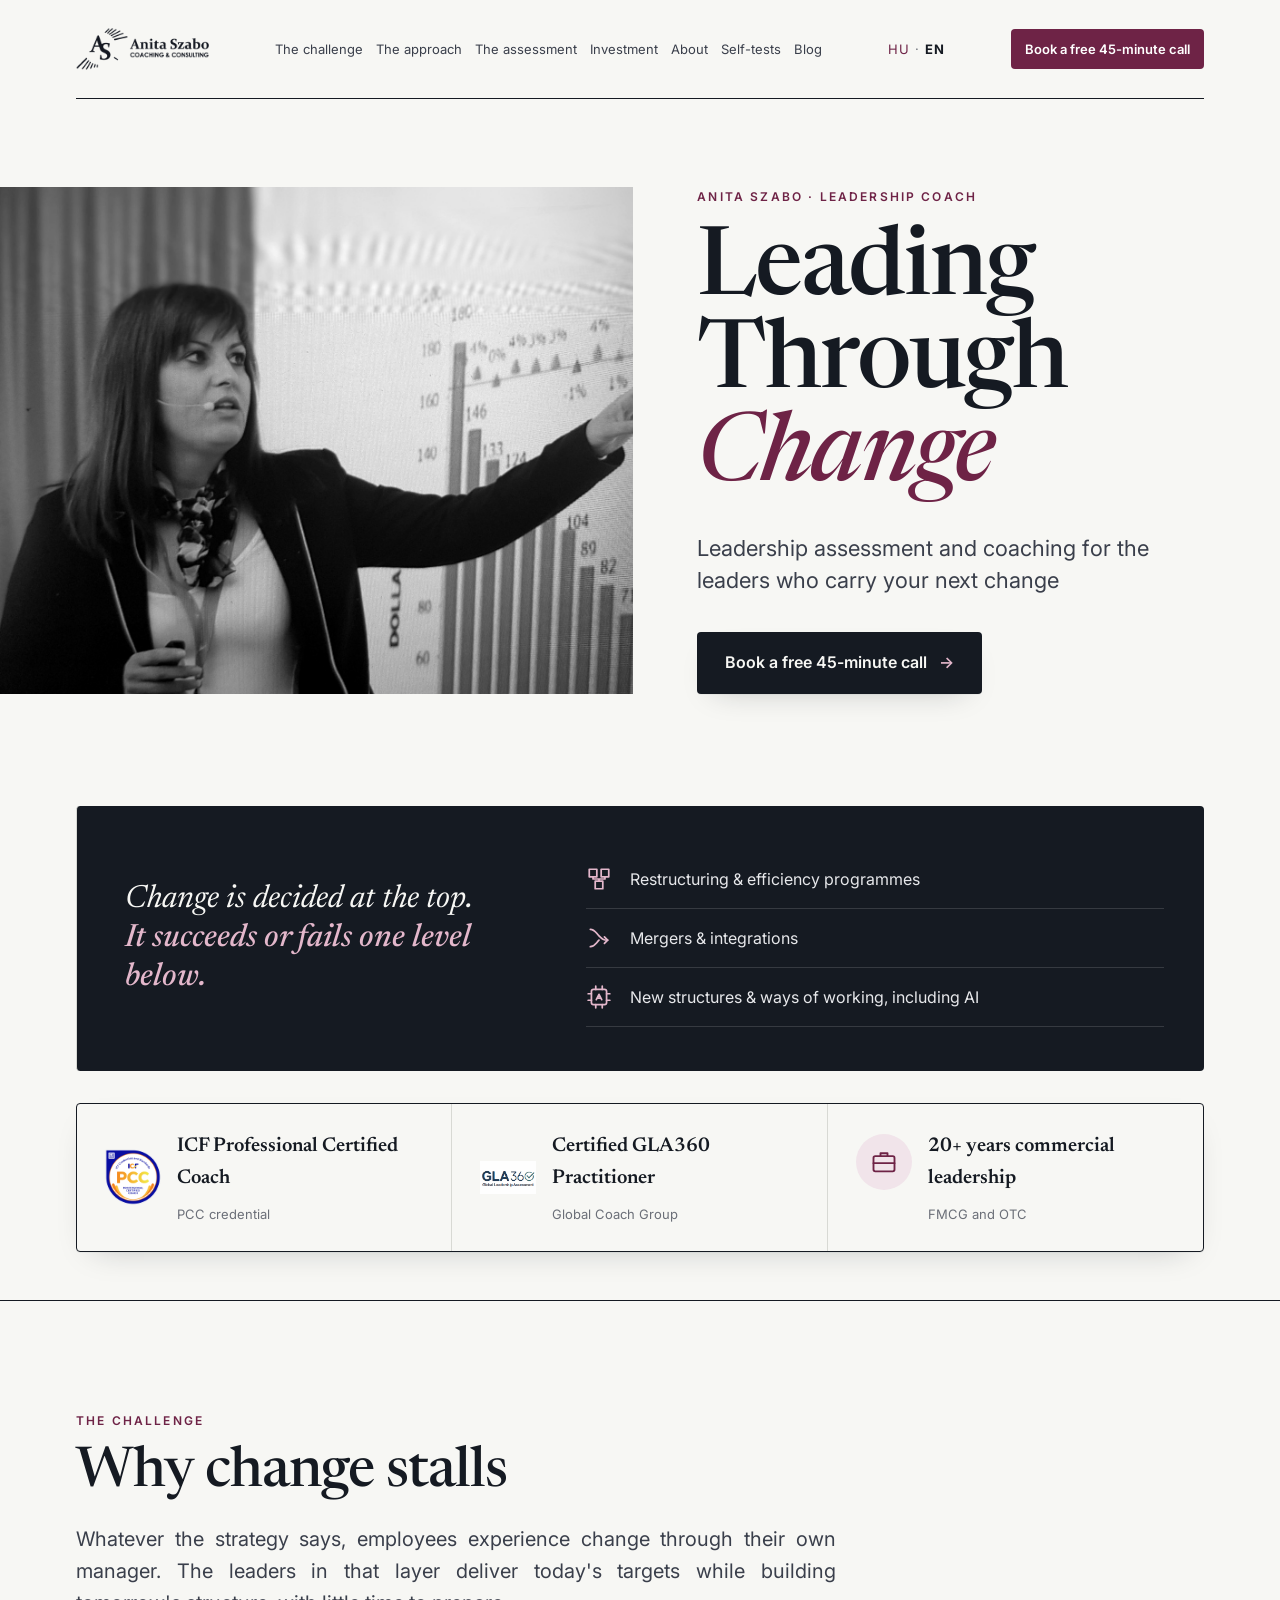
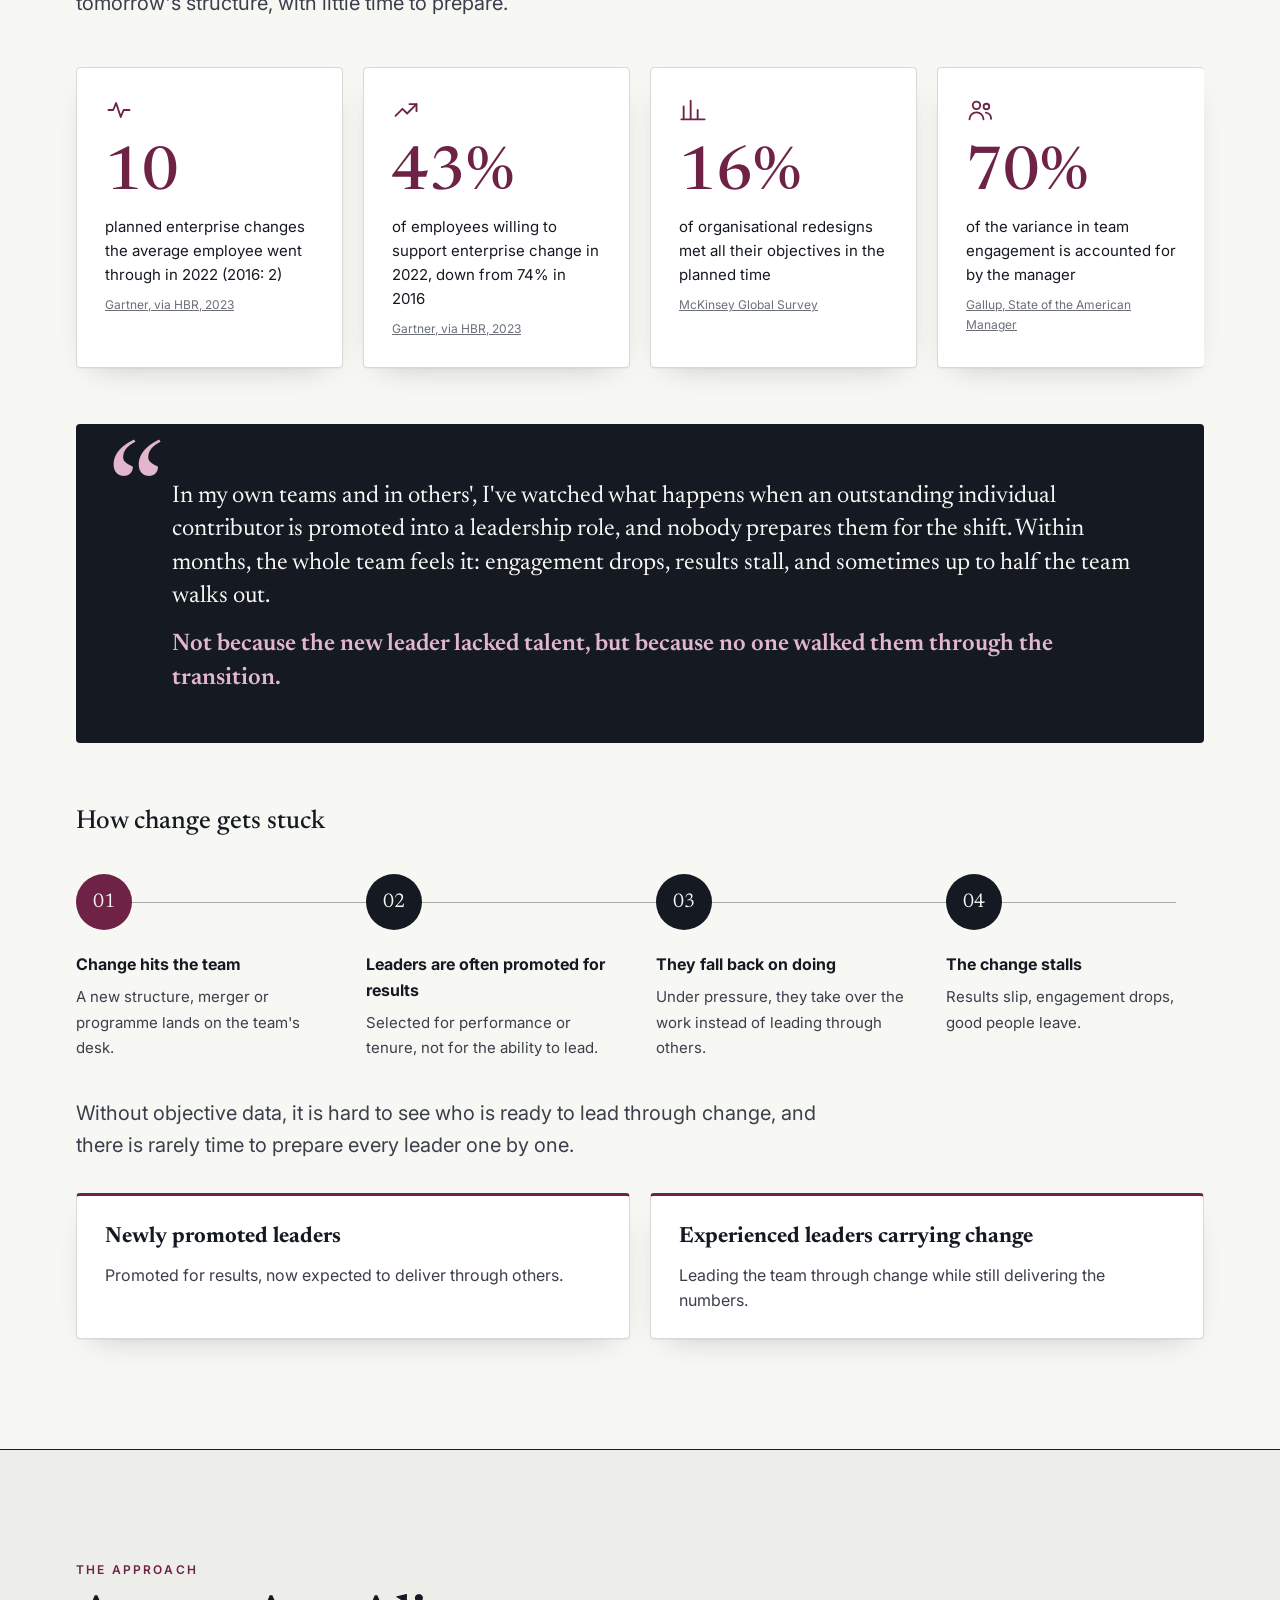
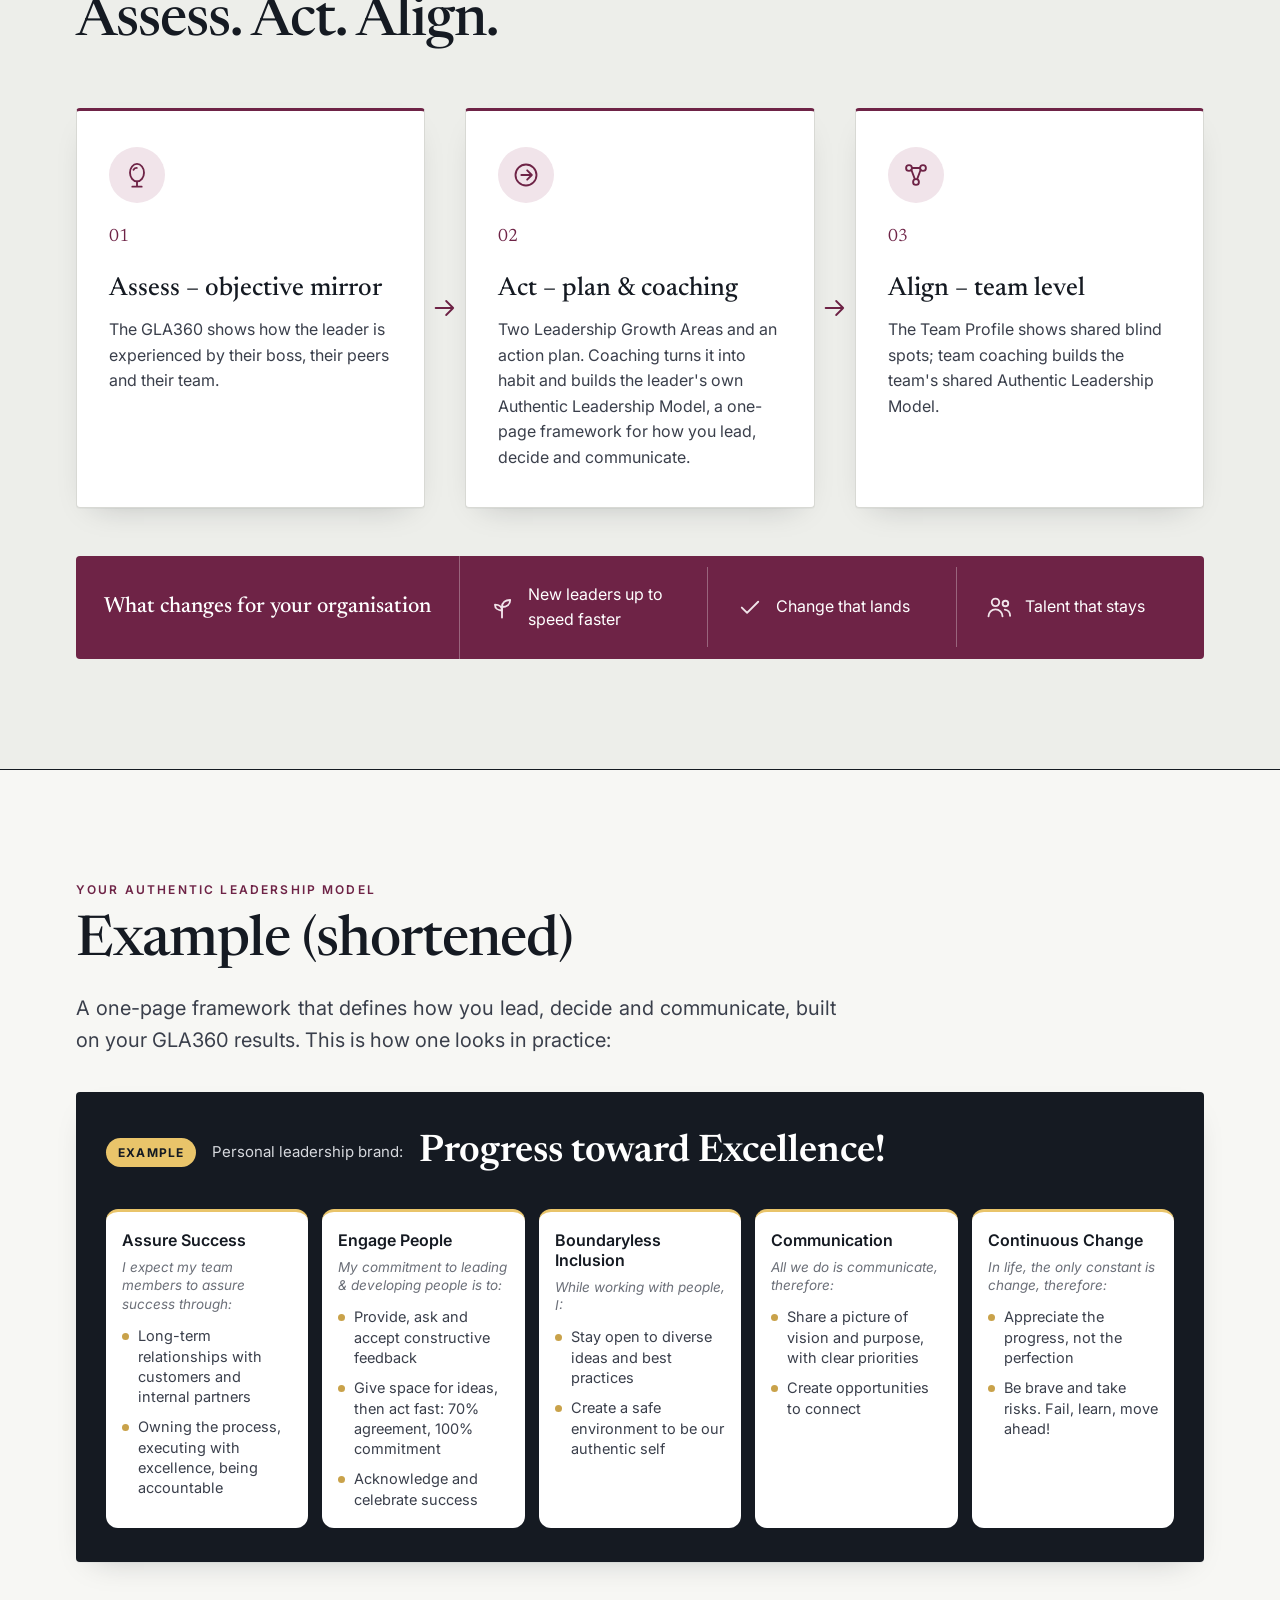
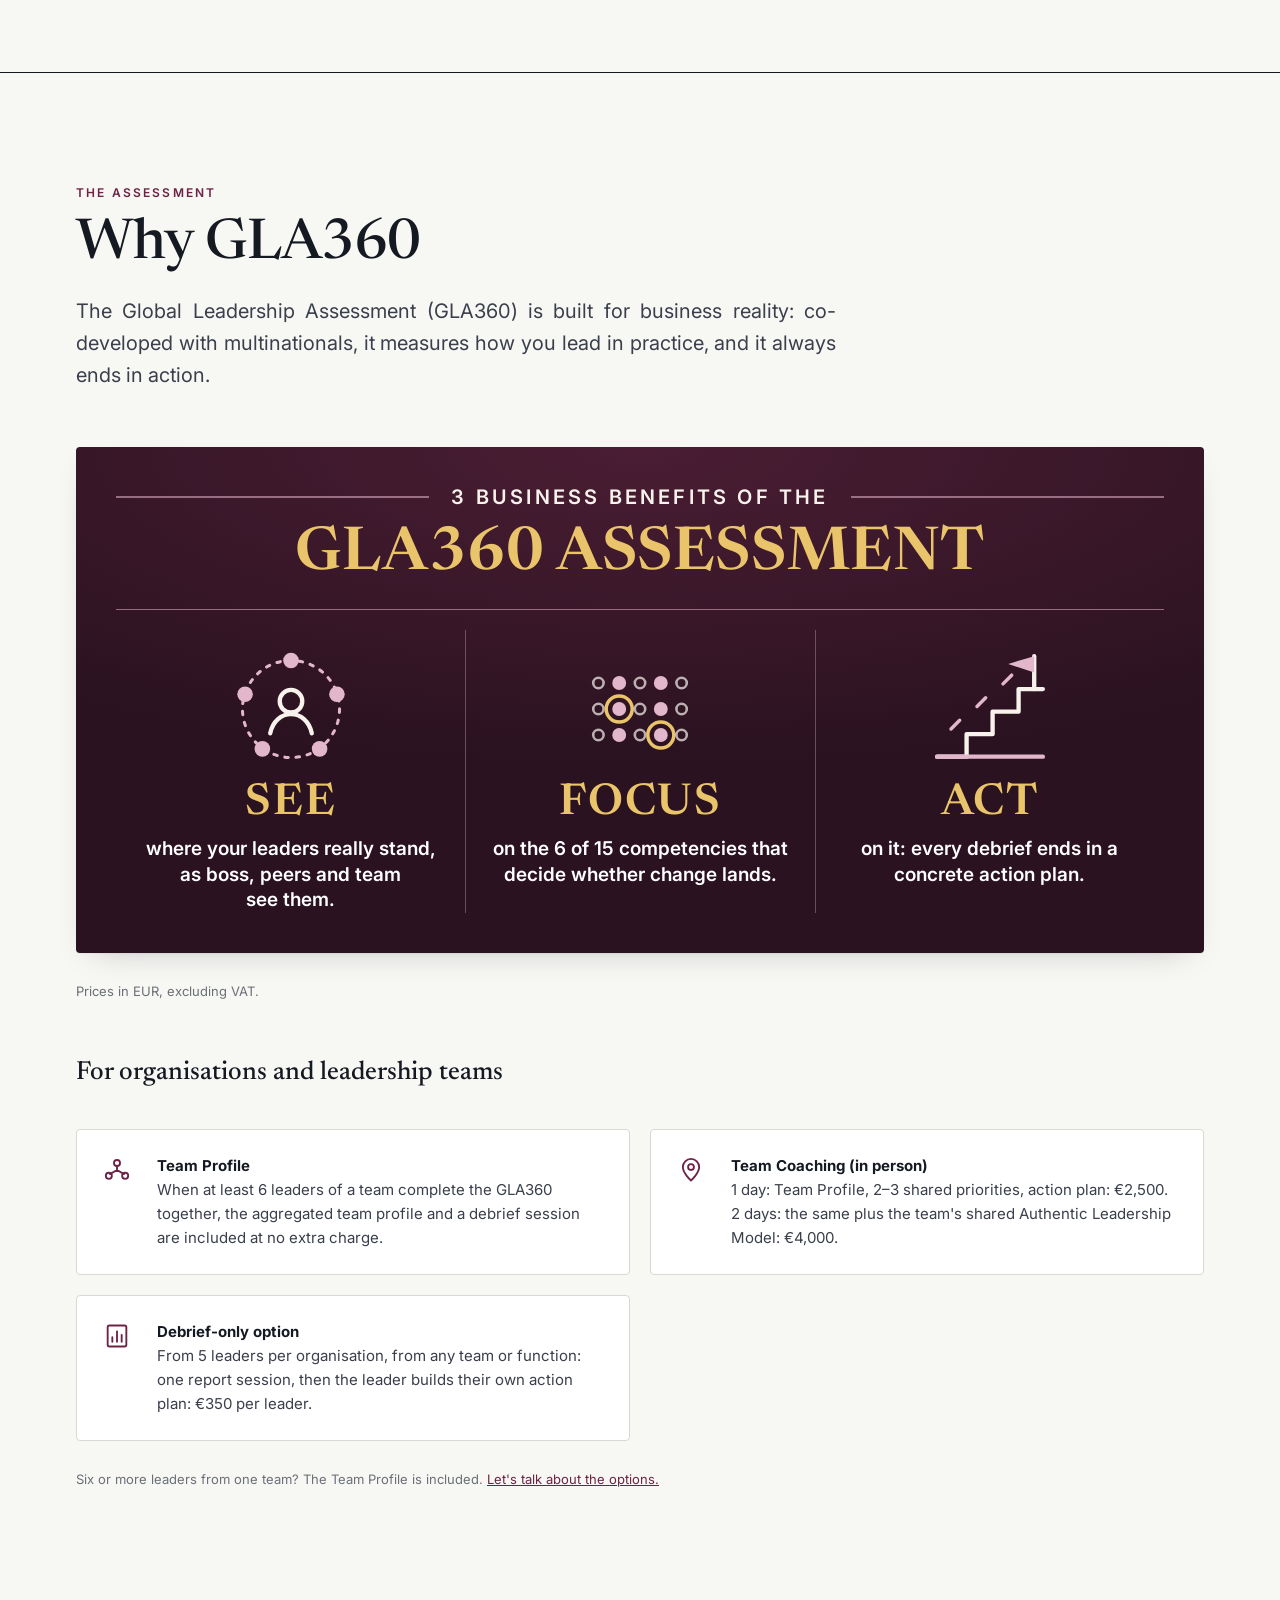
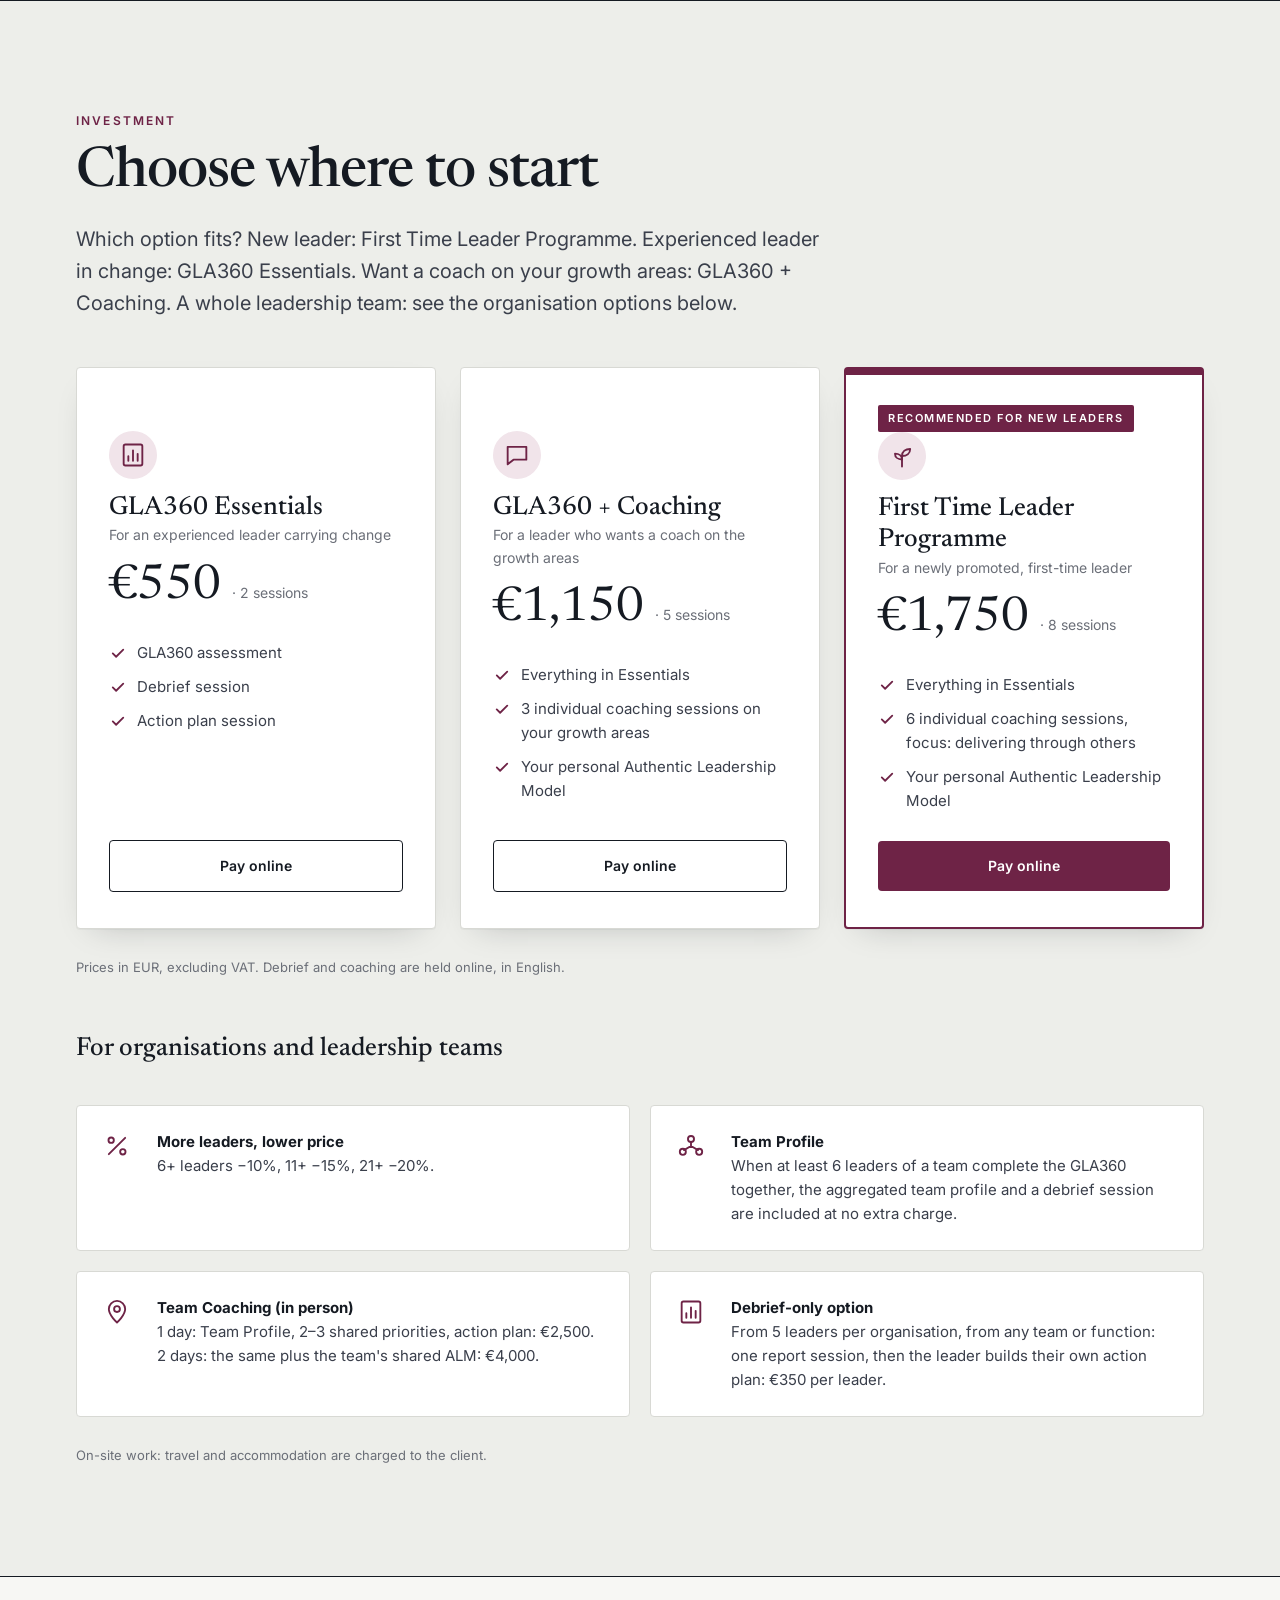
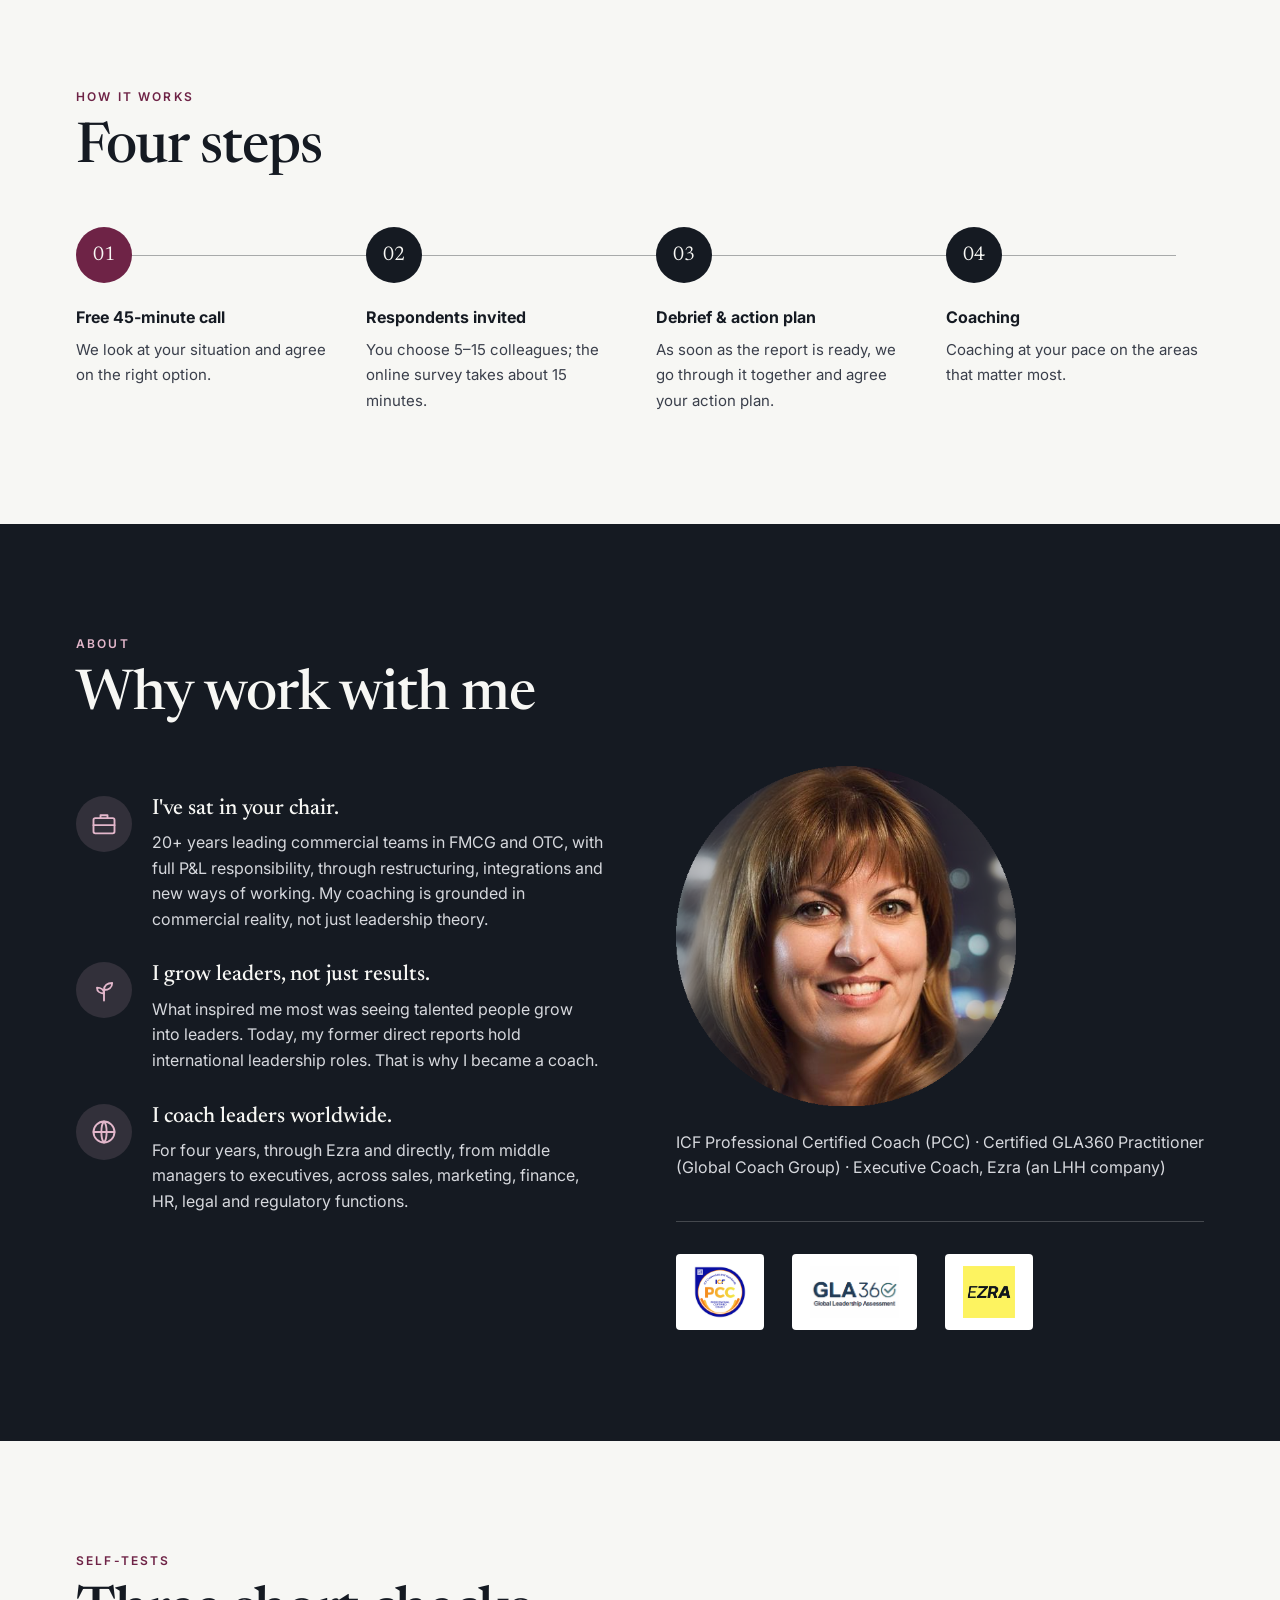
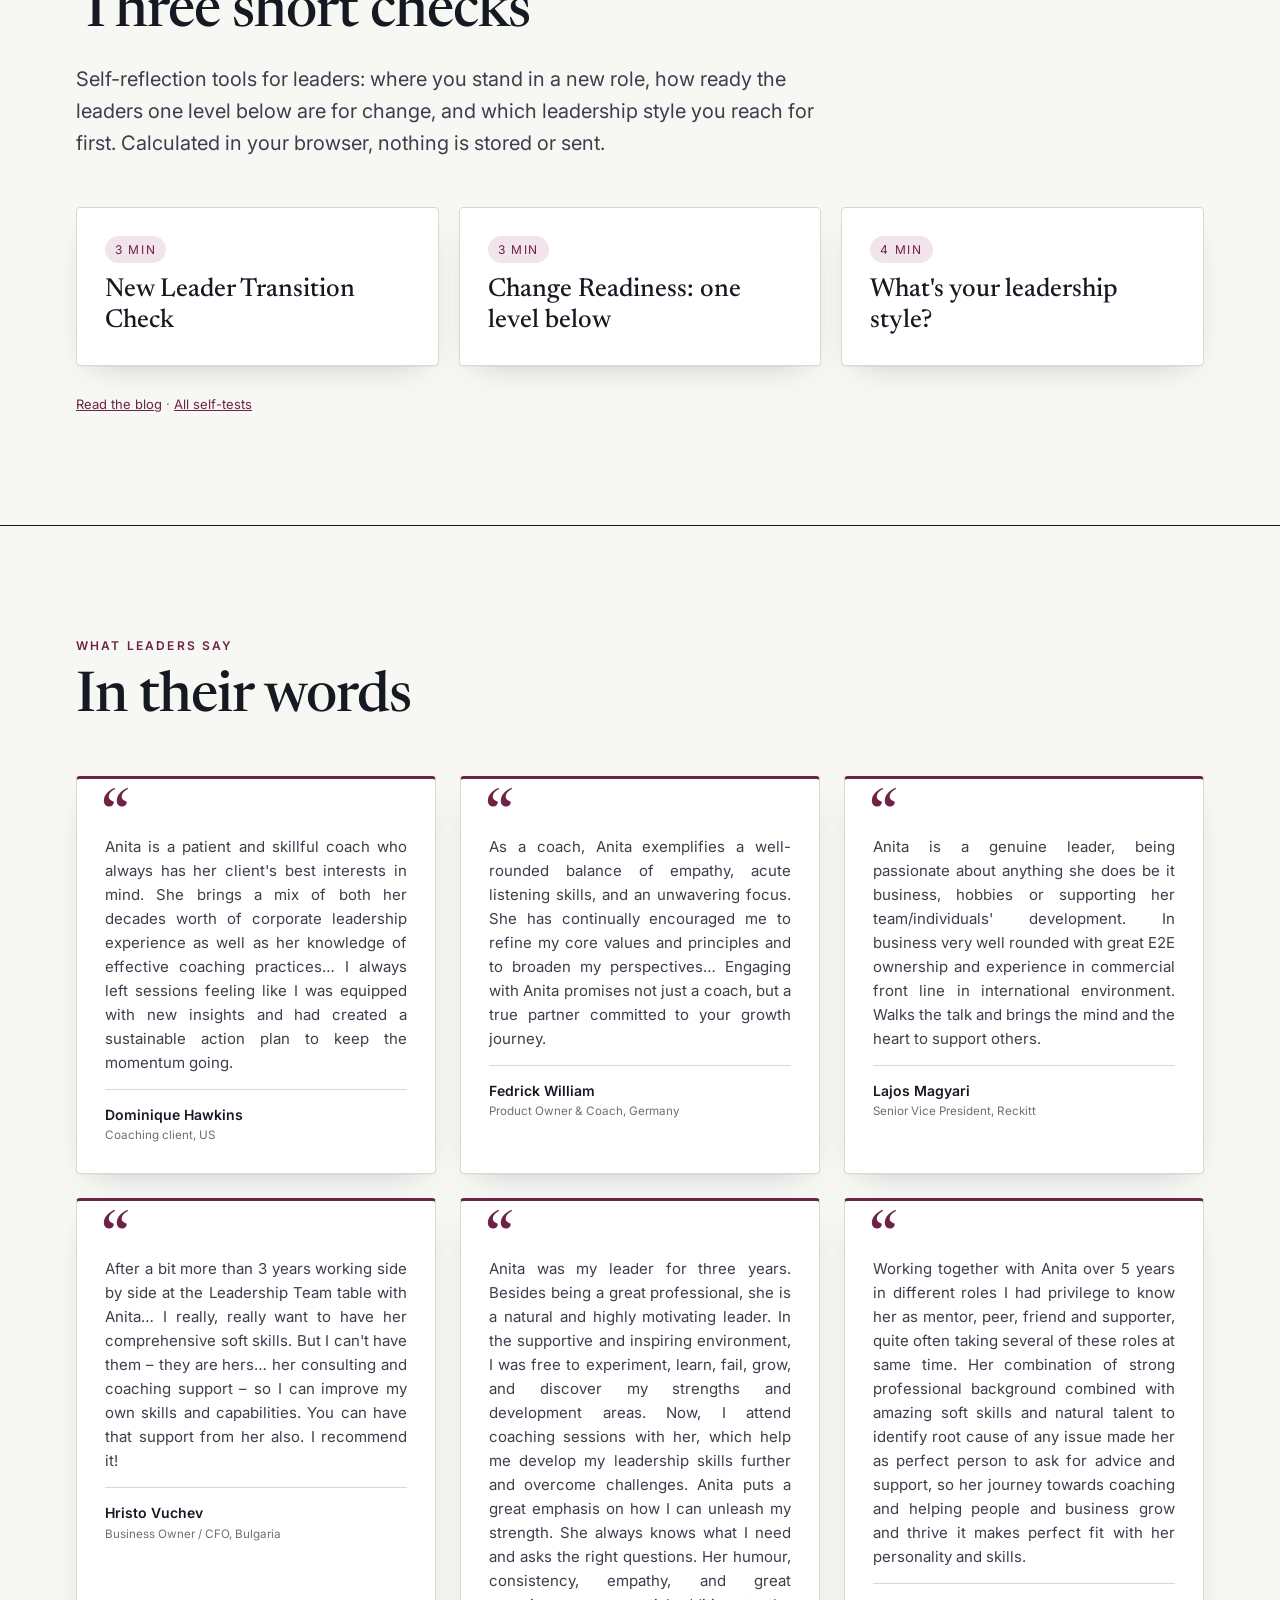
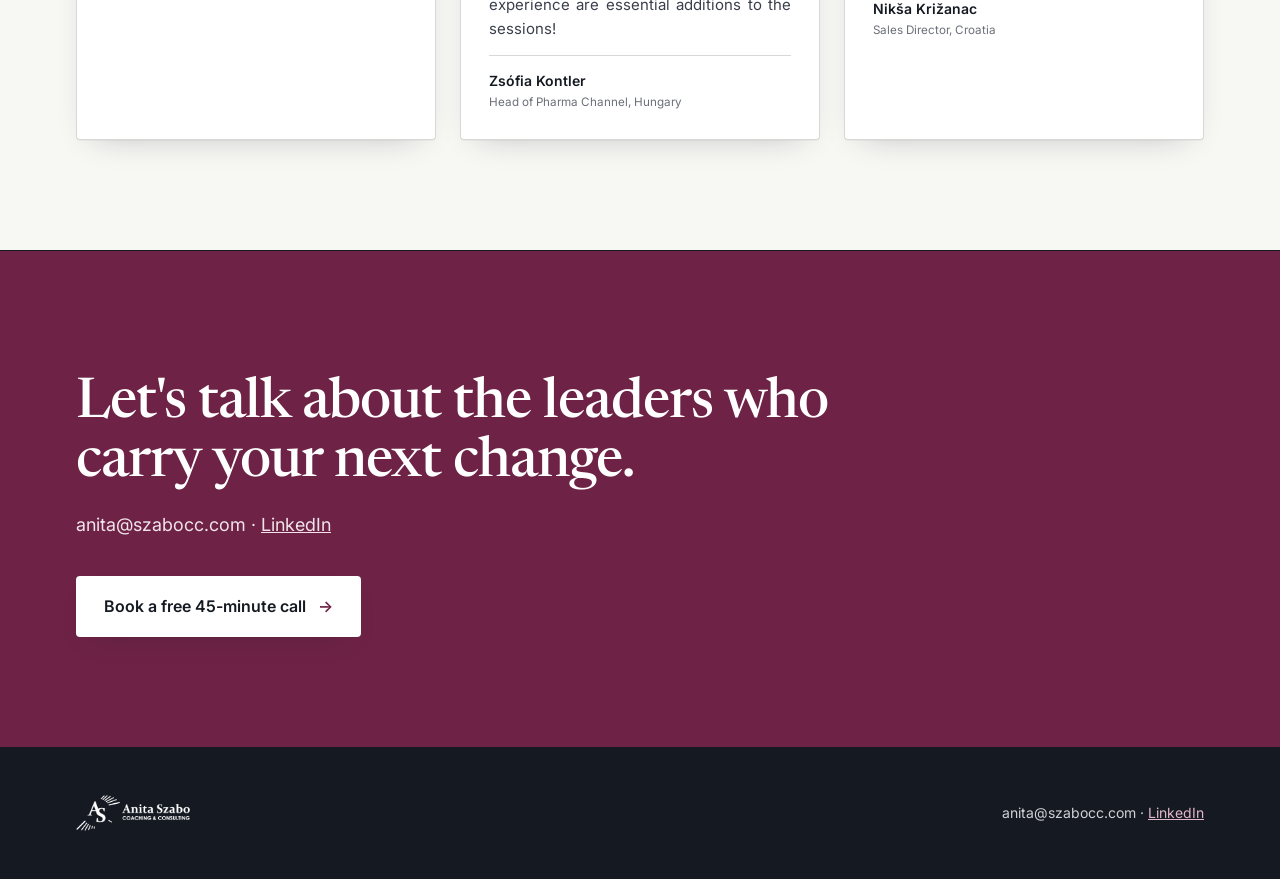
==== index.html @ 70e20803 "szabocc.com: első feltöltés (EN + HU, Investment Stripe-linkekkel) Co-Authored-By: Claude Opus 5.5 <" ====
<!doctype html><html lang="en"><head><meta charset="utf-8"><meta name="viewport" content="width=device-width, initial-scale=1"><link rel="preconnect" href="https://fonts.googleapis.com"><link rel="preconnect" href="https://fonts.gstatic.com" crossorigin><link href="https://fonts.googleapis.com/css2?family=Newsreader:ital,opsz,wght@0,6..72,500;0,6..72,600;1,6..72,400;1,6..72,500&family=Inter:wght@400;500;600&display=swap" rel="stylesheet"><link rel="stylesheet" href="styles.css"><link rel="stylesheet" href="design-v2.css"><title>Leading Through Change · Anita Szabo – Leadership assessment and coaching</title><meta name="description" content="Leadership assessment and coaching for the leaders who carry your next change. GLA360, ICF PCC coach."></head><body><svg xmlns="http://www.w3.org/2000/svg" style="display:none"><symbol id="i-restructure" viewBox="0 0 24 24"><rect x="3" y="3" width="7" height="7"/><rect x="14" y="3" width="7" height="7"/><rect x="8.5" y="14" width="7" height="7"/><path d="M6.5 10v2h11v-2M12 12v2"/></symbol><symbol id="i-merge" viewBox="0 0 24 24"><path d="M4 4c4 0 5 3 8 6s4 4 8 4"/><path d="M4 20c4 0 5-3 8-6"/><path d="M17 11l3 3-3 3"/></symbol><symbol id="i-ai" viewBox="0 0 24 24"><rect x="5" y="5" width="14" height="14" rx="2"/><path d="M9 2v3M15 2v3M9 19v3M15 19v3M2 9h3M2 15h3M19 9h3M19 15h3"/><path d="M9.5 14.5l2.5-5 2.5 5M10.3 13h3.4"/></symbol><symbol id="i-pulse" viewBox="0 0 24 24"><path d="M3 12h4l2.5-6 4 12 2.5-6H21"/></symbol><symbol id="i-drop" viewBox="0 0 24 24"><path d="M3 17l6-6 4 4 8-8"/><path d="M15 7h6v6"/></symbol><symbol id="i-chart" viewBox="0 0 24 24"><path d="M4 20V9M10 20V4M16 20v-8M22 20H2"/></symbol><symbol id="i-people" viewBox="0 0 24 24"><circle cx="9" cy="8" r="3.2"/><path d="M3 20c0-3.4 2.7-6 6-6s6 2.6 6 6"/><circle cx="17.5" cy="9" r="2.4"/><path d="M17 14.2c2.5.2 4.5 2.2 4.5 5.3"/></symbol><symbol id="i-hand" viewBox="0 0 24 24"><path d="M6 12V7a1.5 1.5 0 013 0v4M9 11V5.5a1.5 1.5 0 013 0V11M12 10V6a1.5 1.5 0 013 0v5M15 11V8.5a1.5 1.5 0 013 0V14c0 4-2.5 7-6.5 7S6 18 5 15l-1.5-3a1.4 1.4 0 012.5-1.2"/></symbol><symbol id="i-mirror" viewBox="0 0 24 24"><ellipse cx="12" cy="10" rx="6" ry="7.5"/><path d="M12 17.5V22M8 22h8"/><path d="M9 7.5c.6-1 1.6-1.6 2.8-1.6"/></symbol><symbol id="i-act" viewBox="0 0 24 24"><circle cx="12" cy="12" r="9"/><path d="M8 12h8M13 8l4 4-4 4"/></symbol><symbol id="i-align" viewBox="0 0 24 24"><circle cx="6" cy="6" r="2.5"/><circle cx="18" cy="6" r="2.5"/><circle cx="12" cy="18" r="2.5"/><path d="M8 7.5l3 8M16 7.5l-3 8M8.5 6h7"/></symbol><symbol id="i-arrow" viewBox="0 0 24 24"><path d="M4 12h15M13 6l6 6-6 6"/></symbol><symbol id="i-see" viewBox="0 0 24 24"><path d="M2 12s3.6-7 10-7 10 7 10 7-3.6 7-10 7S2 12 2 12z"/><circle cx="12" cy="12" r="3"/></symbol><symbol id="i-focus" viewBox="0 0 24 24"><circle cx="12" cy="12" r="9"/><circle cx="12" cy="12" r="5"/><circle cx="12" cy="12" r="1.2"/></symbol><symbol id="i-clock" viewBox="0 0 24 24"><circle cx="12" cy="12" r="9"/><path d="M12 7v5l3.5 2"/></symbol><symbol id="i-doc" viewBox="0 0 24 24"><path d="M6 3h8l4 4v14H6z"/><path d="M14 3v4h4M9 12h6M9 16h6"/></symbol><symbol id="i-globe" viewBox="0 0 24 24"><circle cx="12" cy="12" r="9"/><path d="M3 12h18M12 3c3 3 3 15 0 18M12 3c-3 3-3 15 0 18"/></symbol><symbol id="i-check" viewBox="0 0 24 24"><path d="M5 12.5l4.5 4.5L19 7.5"/></symbol><symbol id="i-user" viewBox="0 0 24 24"><circle cx="12" cy="8" r="3.5"/><path d="M5 20c0-3.8 3.1-6.5 7-6.5s7 2.7 7 6.5"/></symbol><symbol id="i-seed" viewBox="0 0 24 24"><path d="M12 21v-9"/><path d="M12 12c0-4 3-6 7-6 0 4-3 6-7 6z"/><path d="M12 15c0-3-2.5-5-6-5 0 3 2.5 5 6 5z"/></symbol><symbol id="i-chat" viewBox="0 0 24 24"><path d="M4 5h16v11H9l-5 4z"/></symbol><symbol id="i-discount" viewBox="0 0 24 24"><path d="M5 19L19 5"/><circle cx="7" cy="7" r="2.3"/><circle cx="17" cy="17" r="2.3"/></symbol><symbol id="i-team" viewBox="0 0 24 24"><circle cx="12" cy="6" r="2.6"/><circle cx="5" cy="17" r="2.6"/><circle cx="19" cy="17" r="2.6"/><path d="M12 9v3M12 12l-6 3.5M12 12l6 3.5"/></symbol><symbol id="i-pin" viewBox="0 0 24 24"><path d="M12 21s7-6.2 7-11.5A7 7 0 005 9.5C5 14.8 12 21 12 21z"/><circle cx="12" cy="9.5" r="2.5"/></symbol><symbol id="i-report" viewBox="0 0 24 24"><rect x="4" y="3" width="16" height="18" rx="1.5"/><path d="M8 17v-4M12 17V8M16 17v-6"/></symbol><symbol id="i-calendar" viewBox="0 0 24 24"><rect x="3.5" y="5" width="17" height="15" rx="1.5"/><path d="M3.5 10h17M8 3v4M16 3v4"/></symbol><symbol id="i-briefcase" viewBox="0 0 24 24"><rect x="3" y="7" width="18" height="13" rx="1.5"/><path d="M9 7V4.5h6V7M3 13h18"/></symbol><symbol id="i-leaf" viewBox="0 0 24 24"><path d="M5 19c0-8 5-14 15-14 0 9-5 15-13 14"/><path d="M5 19c3-5 6-8 10-10"/></symbol></svg>

<div class="wrap"><nav class="top"><a href="index.html"><img src="assets/as-logo-ink.png" alt="Anita Szabo – Coaching &amp; Consulting"></a><ul><li><a href="index.html#challenge">The challenge</a></li><li><a href="index.html#approach">The approach</a></li><li><a href="index.html#assessment">The assessment</a></li><li><a href="index.html#investment">Investment</a></li><li><a href="index.html#about">About</a></li><li><a href="selftests.html">Self-tests</a></li><li><a href="blog.html">Blog</a></li></ul><span class="lang"><a href="hu/index.html" hreflang="hu" lang="hu">HU</a> · <b>EN</b></span><a class="nav-cta" href="https://calendly.com/szaboanitacc/discoverycall">Book a free 45-minute call</a></nav>
<div class="hero-grid"><figure class="hero-photo"><img src="assets/hero-anita-bw.jpg" alt="Anita Szabo presenting commercial results" width="1600" height="1118"></figure><div class="hero-text"><p class="kicker">Anita Szabo · Leadership Coach</p><h1>Leading Through <span class="soft">Change</span></h1><p class="sub">Leadership assessment and coaching for the leaders who carry your next change</p><a class="cta" href="https://calendly.com/szaboanitacc/discoverycall">Book a free 45-minute call <span aria-hidden="true">→</span></a></div>
</div>
<aside class="h hero-panel hero-strip"><p class="quote">Change is decided at the top. <em>It succeeds or fails one level below.</em></p><ol class="sits"><li><svg class="ic" aria-hidden="true"><use href="#i-restructure"/></svg>Restructuring &amp; efficiency programmes</li><li><svg class="ic" aria-hidden="true"><use href="#i-merge"/></svg>Mergers &amp; integrations</li><li><svg class="ic" aria-hidden="true"><use href="#i-ai"/></svg>New structures &amp; ways of working, including AI</li></ol></aside><div class="creds"><div><img src="assets/logos/icf-pcc.png" alt="ICF PCC"><b>ICF Professional Certified Coach</b><small>PCC credential</small></div><div><img src="assets/logos/gla360.png" alt="GLA360"><b>Certified GLA360 Practitioner</b><small>Global Coach Group</small></div><div><span class="chip "><svg class="ic" aria-hidden="true"><use href="#i-briefcase"/></svg></span><b>20+ years commercial leadership</b><small>FMCG and OTC</small></div></div></div>
<div style="height:48px"></div>

<section class="s" id="challenge"><div class="wrap"><p class="kicker">The challenge</p><h2>Why change stalls</h2>
<p class="lead just">Whatever the strategy says, employees experience change through their own manager. The leaders in that layer deliver today's targets while building tomorrow's structure, with little time to prepare.</p>
<div class="stats">
<div><svg class="ic" aria-hidden="true"><use href="#i-pulse"/></svg><b>10</b><p>planned enterprise changes the average employee went through in 2022 (2016: 2)</p><small><a href="https://hbr.org/2023/05/employees-are-losing-patience-with-change-initiatives">Gartner, via HBR, 2023</a></small></div>
<div><svg class="ic" aria-hidden="true"><use href="#i-drop"/></svg><b>43%</b><p>of employees willing to support enterprise change in 2022, down from 74% in 2016</p><small><a href="https://hbr.org/2023/05/employees-are-losing-patience-with-change-initiatives">Gartner, via HBR, 2023</a></small></div>
<div><svg class="ic" aria-hidden="true"><use href="#i-chart"/></svg><b>16%</b><p>of organisational redesigns met all their objectives in the planned time</p><small><a href="https://www.mckinsey.com/~/media/McKinsey/Business%20Functions/Organization/Our%20Insights/Taking%20organizational%20redesigns%20from%20plan%20to%20practice%20McKinsey%20Global%20Survey%20results/Taking%20organizational%20redesigns%20from%20plan%20to%20practice%20McKinsey%20Global%20Survey%20results.pdf">McKinsey Global Survey</a></small></div>
<div><svg class="ic" aria-hidden="true"><use href="#i-people"/></svg><b>70%</b><p>of the variance in team engagement is accounted for by the manager</p><small><a href="https://news.gallup.com/businessjournal/182792/managers-account-variance-employee-engagement.aspx">Gallup, State of the American Manager</a></small></div></div>
<blockquote class="fh">In my own teams and in others', I've watched what happens when an outstanding individual contributor is promoted into a leadership role, and nobody prepares them for the shift. Within months, the whole team feels it: engagement drops, results stall, and sometimes up to half the team walks out.<b>Not because the new leader lacked talent, but because no one walked them through the transition.</b></blockquote>
<div class="stuck"><h3>How change gets stuck</h3>
<ol class="steps"><li><b>Change hits the team</b><span>A new structure, merger or programme lands on the team's desk.</span></li><li><b>Leaders are often promoted for results</b><span>Selected for performance or tenure, not for the ability to lead.</span></li><li><b>They fall back on doing</b><span>Under pressure, they take over the work instead of leading through others.</span></li><li><b>The change stalls</b><span>Results slip, engagement drops, good people leave.</span></li></ol>
<p class="lead">Without objective data, it is hard to see who is ready to lead through change, and there is rarely time to prepare every leader one by one.</p>
<div class="audiences"><div><b>Newly promoted leaders</b><span>Promoted for results, now expected to deliver through others.</span></div><div><b>Experienced leaders carrying change</b><span>Leading the team through change while still delivering the numbers.</span></div></div></div>
</div></section>

<section class="s alt" id="approach"><div class="wrap"><p class="kicker">The approach</p><h2>Assess. Act. Align.</h2>
<div class="flow"><div class="card"><span class="chip "><svg class="ic" aria-hidden="true"><use href="#i-mirror"/></svg></span><span class="n" style="margin-top:20px">01</span><h3>Assess – objective mirror</h3><p>The GLA360 shows how the leader is experienced by their boss, their peers and their team.</p></div><div class="arr"><svg class="ic" aria-hidden="true"><use href="#i-arrow"/></svg></div>
<div class="card"><span class="chip "><svg class="ic" aria-hidden="true"><use href="#i-act"/></svg></span><span class="n" style="margin-top:20px">02</span><h3>Act – plan &amp; coaching</h3><p>Two Leadership Growth Areas and an action plan. Coaching turns it into habit and builds the leader's own Authentic Leadership Model, a one-page framework for how you lead, decide and communicate.</p></div><div class="arr"><svg class="ic" aria-hidden="true"><use href="#i-arrow"/></svg></div>
<div class="card"><span class="chip "><svg class="ic" aria-hidden="true"><use href="#i-align"/></svg></span><span class="n" style="margin-top:20px">03</span><h3>Align – team level</h3><p>The Team Profile shows shared blind spots; team coaching builds the team's shared Authentic Leadership Model.</p></div></div>
<div class="outcome"><b>What changes for your organisation</b><span><svg class="ic" aria-hidden="true"><use href="#i-seed"/></svg>New leaders up to speed faster</span><span><svg class="ic" aria-hidden="true"><use href="#i-check"/></svg>Change that lands</span><span><svg class="ic" aria-hidden="true"><use href="#i-people"/></svg>Talent that stays</span></div></div></section>

<section class="s" id="alm"><div class="wrap"><p class="kicker">Your Authentic Leadership Model</p><h2>Example <span class="soft">(shortened)</span></h2>
<p class="lead just">A one-page framework that defines how you lead, decide and communicate, built on your GLA360 results. This is how one looks in practice:</p>
<div class="alm"><div class="alm-top"><span class="alm-tag">EXAMPLE</span><span class="alm-lbl">Personal leadership brand:</span><b>Progress toward Excellence!</b></div><div class="alm-cols"><div class="alm-col"><h4>Assure Success</h4><p class="alm-i">I expect my team members to assure success through:</p><ul><li>Long-term relationships with customers and internal partners</li><li>Owning the process, executing with excellence, being accountable</li></ul></div><div class="alm-col"><h4>Engage People</h4><p class="alm-i">My commitment to leading &amp; developing people is to:</p><ul><li>Provide, ask and accept constructive feedback</li><li>Give space for ideas, then act fast: 70% agreement, 100% commitment</li><li>Acknowledge and celebrate success</li></ul></div><div class="alm-col"><h4>Boundaryless Inclusion</h4><p class="alm-i">While working with people, I:</p><ul><li>Stay open to diverse ideas and best practices</li><li>Create a safe environment to be our authentic self</li></ul></div><div class="alm-col"><h4>Communication</h4><p class="alm-i">All we do is communicate, therefore:</p><ul><li>Share a picture of vision and purpose, with clear priorities</li><li>Create opportunities to connect</li></ul></div><div class="alm-col"><h4>Continuous Change</h4><p class="alm-i">In life, the only constant is change, therefore:</p><ul><li>Appreciate the progress, not the perfection</li><li>Be brave and take risks. Fail, learn, move ahead!</li></ul></div></div></div></div></section>

<section class="s" id="assessment"><div class="wrap"><p class="kicker">The assessment</p><h2>Why GLA360</h2>
<p class="lead just">The Global Leadership Assessment (GLA360) is built for business reality: co-developed with multinationals, it measures how you lead in practice, and it always ends in action.</p>
<figure class="gla-fig" aria-label="Three business benefits of the GLA360 assessment: see, focus, act"><div class="gf-head"><p class="gf-kick">3 BUSINESS BENEFITS OF THE</p><p class="gf-h">GLA360 ASSESSMENT</p></div><div class="gf-cols">
<div class="gf-col"><svg viewBox="0 0 150 150" aria-hidden="true"><circle class="c2" cx="75" cy="75" r="56" stroke-dasharray="4 9" stroke-width="3.5"/><circle class="c1" cx="75" cy="66" r="13"/><path class="c1" d="M51 103c3-14 13-22 24-22s21 8 24 22"/><g class="f2"><circle cx="75" cy="19" r="9"/><circle cx="128" cy="58" r="9"/><circle cx="108" cy="121" r="9"/><circle cx="42" cy="121" r="9"/><circle cx="22" cy="58" r="9"/></g></svg><p class="gf-v">SEE</p><p class="gf-t">where your leaders really stand, as&nbsp;boss, peers and team see&nbsp;them.</p></div>
<div class="gf-col"><svg viewBox="0 0 150 150" aria-hidden="true"><circle class="c1" cx="27" cy="45" r="6" stroke-width="3" opacity=".7"/><circle class="f2" cx="51" cy="45" r="8"/><circle class="c1" cx="75" cy="45" r="6" stroke-width="3" opacity=".7"/><circle class="f2" cx="99" cy="45" r="8"/><circle class="c1" cx="123" cy="45" r="6" stroke-width="3" opacity=".7"/><circle class="c1" cx="27" cy="75" r="6" stroke-width="3" opacity=".7"/><circle class="f2" cx="51" cy="75" r="8"/><circle cx="51" cy="75" r="15" stroke="#E9C46A" stroke-width="4"/><circle class="c1" cx="75" cy="75" r="6" stroke-width="3" opacity=".7"/><circle class="f2" cx="99" cy="75" r="8"/><circle class="c1" cx="123" cy="75" r="6" stroke-width="3" opacity=".7"/><circle class="c1" cx="27" cy="105" r="6" stroke-width="3" opacity=".7"/><circle class="f2" cx="51" cy="105" r="8"/><circle class="c1" cx="75" cy="105" r="6" stroke-width="3" opacity=".7"/><circle class="f2" cx="99" cy="105" r="8"/><circle cx="99" cy="105" r="15" stroke="#E9C46A" stroke-width="4"/><circle class="c1" cx="123" cy="105" r="6" stroke-width="3" opacity=".7"/></svg><p class="gf-v">FOCUS</p><p class="gf-t">on the 6 of 15 competencies that decide whether change&nbsp;lands.</p></div>
<div class="gf-col"><svg viewBox="0 0 150 150" aria-hidden="true"><path class="c1" d="M14 130h34v-26h30v-26h30v-26h28"/><path class="c2" d="M14 130h122"/><path class="c1" d="M126 52V14"/><path class="f2" d="M126 14l-1 0 0 0 h1 l-30 9 30 10z"/><g class="c2" stroke-width="4"><path d="M30 98l10-10"/><path d="M60 72l10-10"/><path d="M90 46l10-10"/></g></svg><p class="gf-v">ACT</p><p class="gf-t">on it: every debrief ends in a concrete action&nbsp;plan.</p></div>
</div></figure>
<p class="note">Prices in EUR, excluding VAT.</p>
<h3 style="margin-top:56px">For organisations and leadership teams</h3>
<div class="org"><div><svg class="ic" aria-hidden="true"><use href="#i-team"/></svg><b>Team Profile</b>When at least 6 leaders of a team complete the GLA360 together, the aggregated team profile and a debrief session are included at no extra charge.</div><div><svg class="ic" aria-hidden="true"><use href="#i-pin"/></svg><b>Team Coaching (in person)</b>1 day: Team Profile, 2–3 shared priorities, action plan: €2,500. 2 days: the same plus the team's shared Authentic Leadership Model: €4,000.</div><div><svg class="ic" aria-hidden="true"><use href="#i-report"/></svg><b>Debrief-only option</b>From 5 leaders per organisation, from any team or function: one report session, then the leader builds their own action plan: €350 per leader.</div></div>
<p class="note">Six or more leaders from one team? The Team Profile is included. <a href="https://calendly.com/szaboanitacc/discoverycall">Let's talk about the options.</a></p></div></section>
<section class="s alt" id="investment"><div class="wrap"><p class="kicker">Investment</p><h2>Choose where to start</h2>
<p class="lead">Which option fits? New leader: First Time Leader Programme. Experienced leader in change: GLA360 Essentials. Want a coach on your growth areas: GLA360 + Coaching. A whole leadership team: see the organisation options below.</p>
<div class="pkgs">
<div class="pkg"><p class="tag empty">&nbsp;</p><span class="chip "><svg class="ic" aria-hidden="true"><use href="#i-report"/></svg></span><h3>GLA360 Essentials</h3><p class="for">For an experienced leader carrying change</p><p class="price">€550 <small>· 2 sessions</small></p><ul><li>GLA360 assessment</li><li>Debrief session</li><li>Action plan session</li></ul><div class="btns"><a class="cta alt" href="https://buy.stripe.com/bJe3cu1Me1FEcvSamifUQ02">Pay online</a></div></div>
<div class="pkg"><p class="tag empty">&nbsp;</p><span class="chip "><svg class="ic" aria-hidden="true"><use href="#i-chat"/></svg></span><h3>GLA360 + Coaching</h3><p class="for">For a leader who wants a coach on the growth areas</p><p class="price">€1,150 <small>· 5 sessions</small></p><ul><li>Everything in Essentials</li><li>3 individual coaching sessions on your growth areas</li><li>Your personal Authentic Leadership Model</li></ul><div class="btns"><a class="cta alt" href="https://buy.stripe.com/28E3cu2QibgeeE0gKGfUQ03">Pay online</a></div></div>
<div class="pkg rec"><p class="tag">Recommended for new leaders</p><span class="chip "><svg class="ic" aria-hidden="true"><use href="#i-seed"/></svg></span><h3>First Time Leader Programme</h3><p class="for">For a newly promoted, first-time leader</p><p class="price">€1,750 <small>· 8 sessions</small></p><ul><li>Everything in Essentials</li><li>6 individual coaching sessions, focus: delivering through others</li><li>Your personal Authentic Leadership Model</li></ul><div class="btns"><a class="cta alt" href="https://buy.stripe.com/fZudR8gH8esq2VieCyfUQ04">Pay online</a></div></div></div>
<p class="note">Prices in EUR, excluding VAT. Debrief and coaching are held online, in English.</p>
<h3 style="margin-top:56px">For organisations and leadership teams</h3>
<div class="org"><div><svg class="ic" aria-hidden="true"><use href="#i-discount"/></svg><b>More leaders, lower price</b>6+ leaders −10%, 11+ −15%, 21+ −20%.</div><div><svg class="ic" aria-hidden="true"><use href="#i-team"/></svg><b>Team Profile</b>When at least 6 leaders of a team complete the GLA360 together, the aggregated team profile and a debrief session are included at no extra charge.</div><div><svg class="ic" aria-hidden="true"><use href="#i-pin"/></svg><b>Team Coaching (in person)</b>1 day: Team Profile, 2–3 shared priorities, action plan: €2,500. 2 days: the same plus the team's shared ALM: €4,000.</div><div><svg class="ic" aria-hidden="true"><use href="#i-report"/></svg><b>Debrief-only option</b>From 5 leaders per organisation, from any team or function: one report session, then the leader builds their own action plan: €350 per leader.</div></div>
<p class="note">On-site work: travel and accommodation are charged to the client.</p></div></section>

<section class="s" id="how"><div class="wrap"><p class="kicker">How it works</p><h2>Four steps</h2>
<ol class="steps"><li><b>Free 45-minute call</b><span>We look at your situation and agree on the right option.</span></li><li><b>Respondents invited</b><span>You choose 5–15 colleagues; the online survey takes about 15 minutes.</span></li><li><b>Debrief &amp; action plan</b><span>As soon as the report is ready, we go through it together and agree your action plan.</span></li><li><b>Coaching</b><span>Coaching at your pace on the areas that matter most.</span></li></ol></div></section>

<section class="s dark" id="about"><div class="wrap"><p class="kicker">About</p><h2>Why work with me</h2>
<div class="about"><div><div class="point"><span class="chip dark"><svg class="ic" aria-hidden="true"><use href="#i-briefcase"/></svg></span><div><h3>I've sat in your chair.</h3><p>20+ years leading commercial teams in FMCG and OTC, with full P&amp;L responsibility, through restructuring, integrations and new ways of working. My coaching is grounded in commercial reality, not just leadership theory.</p></div></div><div class="point"><span class="chip dark"><svg class="ic" aria-hidden="true"><use href="#i-seed"/></svg></span><div><h3>I grow leaders, not just results.</h3><p>What inspired me most was seeing talented people grow into leaders. Today, my former direct reports hold international leadership roles. That is why I became a coach.</p></div></div><div class="point"><span class="chip dark"><svg class="ic" aria-hidden="true"><use href="#i-globe"/></svg></span><div><h3>I coach leaders worldwide.</h3><p>For four years, through Ezra and directly, from middle managers to executives, across sales, marketing, finance, HR, legal and regulatory functions.</p></div></div></div>
<div class="just"><img class="portrait" src="assets/portre.png" alt="Anita Szabo, leadership coach"><p>ICF Professional Certified Coach (PCC) · Certified GLA360 Practitioner (Global Coach Group) · Executive Coach, Ezra (an LHH company)</p><div class="logos"><div class="lg"><img src="assets/logos/icf-pcc.png" alt="ICF PCC"></div><div class="lg"><img src="assets/logos/gla360.png" alt="GLA360 Practitioner"></div><div class="lg"><img src="assets/logos/ezra.png" alt="Ezra, an LHH company"></div></div></div></div></div></section>

<section class="s" id="selftests"><div class="wrap"><p class="kicker">Self-tests</p><h2>Three short checks</h2>
<p class="lead">Self-reflection tools for leaders: where you stand in a new role, how ready the leaders one level below are for change, and which leadership style you reach for first. Calculated in your browser, nothing is stored or sent.</p>
<div class="posts"><div class="post"><div><h3><a href="selftest-new-leader-transition-check.html">New Leader Transition Check</a></h3></div><span class="soon">3 min</span></div><div class="post"><div><h3><a href="selftest-change-readiness-one-level-below.html">Change Readiness: one level below</a></h3></div><span class="soon">3 min</span></div><div class="post"><div><h3><a href="selftest-whats-your-leadership-style.html">What's your leadership style?</a></h3></div><span class="soon">4 min</span></div></div>
<p class="note"><a href="blog.html">Read the blog</a> · <a href="selftests.html">All self-tests</a></p></div></section>

<section class="s" id="voices"><div class="wrap"><p class="kicker">What leaders say</p><h2>In their words</h2><div class="tests">
<blockquote>Anita is a patient and skillful coach who always has her client's best interests in mind. She brings a mix of both her decades worth of corporate leadership experience as well as her knowledge of effective coaching practices… I always left sessions feeling like I was equipped with new insights and had created a sustainable action plan to keep the momentum going.<cite>Dominique Hawkins<small>Coaching client, US</small></cite></blockquote>
<blockquote>As a coach, Anita exemplifies a well-rounded balance of empathy, acute listening skills, and an unwavering focus. She has continually encouraged me to refine my core values and principles and to broaden my perspectives… Engaging with Anita promises not just a coach, but a true partner committed to your growth journey.<cite>Fedrick William<small>Product Owner &amp; Coach, Germany</small></cite></blockquote>
<blockquote>Anita is a genuine leader, being passionate about anything she does be it business, hobbies or supporting her team/individuals' development. In business very well rounded with great E2E ownership and experience in commercial front line in international environment. Walks the talk and brings the mind and the heart to support others.<cite>Lajos Magyari<small>Senior Vice President, Reckitt</small></cite></blockquote>
<blockquote>After a bit more than 3 years working side by side at the Leadership Team table with Anita… I really, really want to have her comprehensive soft skills. But I can't have them – they are hers… her consulting and coaching support – so I can improve my own skills and capabilities. You can have that support from her also. I recommend it!<cite>Hristo Vuchev<small>Business Owner / CFO, Bulgaria</small></cite></blockquote>
<blockquote>Anita was my leader for three years. Besides being a great professional, she is a natural and highly motivating leader. In the supportive and inspiring environment, I was free to experiment, learn, fail, grow, and discover my strengths and development areas. Now, I attend coaching sessions with her, which help me develop my leadership skills further and overcome challenges. Anita puts a great emphasis on how I can unleash my strength. She always knows what I need and asks the right questions. Her humour, consistency, empathy, and great experience are essential additions to the sessions!<cite>Zsófia Kontler<small>Head of Pharma Channel, Hungary</small></cite></blockquote>
<blockquote>Working together with Anita over 5 years in different roles I had privilege to know her as mentor, peer, friend and supporter, quite often taking several of these roles at same time. Her combination of strong professional background combined with amazing soft skills and natural talent to identify root cause of any issue made her as perfect person to ask for advice and support, so her journey towards coaching and helping people and business grow and thrive it makes perfect fit with her personality and skills.<cite>Nikša Križanac<small>Sales Director, Croatia</small></cite></blockquote>
</div></div></section>

<section class="s alt final"><div class="wrap"><h2>Let's talk about the leaders who carry your next change.</h2><p>anita@szabocc.com · <a href="https://www.linkedin.com/in/szaboanita/">LinkedIn</a></p><a class="cta" href="https://calendly.com/szaboanitacc/discoverycall">Book a free 45-minute call <span aria-hidden="true">→</span></a></div></section>
<footer><div class="wrap"><img src="assets/as-logo-white.png" alt="Anita Szabo"><div>anita@szabocc.com · <a href="https://www.linkedin.com/in/szaboanita/">LinkedIn</a></div></div></footer></body></html>
---- styles.css ----
:root{--paper:#F7F7F4;--paper-2:#EDEEEA;--ink:#151A22;--ink-2:#3A3F4B;--muted:#6B6F78;--accent:#6E2346;--line:#D8D9D4}
*{box-sizing:border-box;margin:0;padding:0}
html{scroll-behavior:smooth}
body{background:var(--paper);color:var(--ink);font-family:Inter,system-ui,sans-serif;-webkit-font-smoothing:antialiased;line-height:1.6}
.wrap{max-width:1240px;margin:0 auto;padding:0 56px}
a{color:var(--accent)}
nav.top{display:flex;align-items:center;justify-content:space-between;padding:28px 0;border-bottom:1px solid var(--ink)}
nav.top img{height:42px;display:block}
nav.top ul{display:flex;gap:30px;list-style:none;font-size:14px}
nav.top ul a{color:var(--ink-2);text-decoration:none}
.nav-cta{color:var(--ink);font-weight:600;font-size:14px;text-decoration:none;border-bottom:2px solid var(--accent);padding-bottom:3px}
.kicker{font-size:12px;letter-spacing:.18em;text-transform:uppercase;color:var(--accent);font-weight:600}
h1,h2,h3{font-family:Newsreader,serif;font-weight:500;line-height:1.05}
h1{font-size:104px;letter-spacing:-2px;margin-top:20px;line-height:.98}
h2{font-size:52px;letter-spacing:-1px;margin-top:14px}
h3{font-size:26px;line-height:1.2}
.sub{margin-top:28px;font-size:22px;line-height:1.45;color:var(--ink-2);max-width:620px}
.cta{display:inline-flex;gap:12px;align-items:center;margin-top:36px;background:var(--ink);color:var(--paper);font-weight:600;font-size:16px;padding:18px 28px;text-decoration:none}
.cta span{color:#E3B7CB}
.cta.alt{background:transparent;color:var(--ink);border:1px solid var(--ink);padding:14px 22px;margin-top:20px;font-size:14px}
.hero-grid{display:grid;grid-template-columns:1.35fr 1fr;gap:72px;padding:80px 0 64px;align-items:start}
aside.h{border-left:1px solid var(--line);padding-left:48px;margin-top:40px}
.quote{font-family:Newsreader,serif;font-style:italic;font-size:34px;line-height:1.22}
.quote em{display:block;color:var(--accent);font-weight:500}
.sits{margin-top:40px;list-style:none;border-top:1px solid var(--ink)}
.sits li{display:grid;grid-template-columns:44px 1fr;padding:16px 0;border-bottom:1px solid var(--line);line-height:1.4}
.sits i{font-style:normal;font-family:Newsreader,serif;color:var(--accent);font-size:18px}
.creds{display:grid;grid-template-columns:repeat(3,1fr);border-top:1px solid var(--ink);background:var(--paper-2)}
.creds div{padding:26px 28px;border-right:1px solid var(--line)}
.creds div:last-child{border-right:0}
.creds b{display:block;font-family:Newsreader,serif;font-weight:600;font-size:20px}
.creds small{display:block;margin-top:6px;font-size:13px;color:var(--muted)}
section.s{padding:96px 0;border-top:1px solid var(--ink)}
section.s.alt{background:var(--paper-2)}
.lead{font-size:20px;color:var(--ink-2);max-width:760px;margin-top:20px}
.stats{display:grid;grid-template-columns:repeat(4,1fr);gap:0;margin-top:48px;border-top:1px solid var(--ink)}
.stats div{padding:24px 24px 24px 0;border-right:1px solid var(--line);padding-left:24px}
.stats div:first-child{padding-left:0}
.stats div:last-child{border-right:0}
.stats b{font-family:Newsreader,serif;font-size:56px;font-weight:500;color:var(--accent);display:block;line-height:1}
.stats p{font-size:15px;margin-top:10px}
.stats small{display:block;margin-top:8px;font-size:12px}
.three{display:grid;grid-template-columns:repeat(3,1fr);gap:40px;margin-top:48px}
.three>div{border-top:2px solid var(--ink);padding-top:20px}
.three p{margin-top:10px;color:var(--ink-2)}
.three .n{font-family:Newsreader,serif;color:var(--accent);font-size:18px}
.fh{margin-top:48px;max-width:760px;border-left:3px solid var(--accent);padding-left:28px;font-family:Newsreader,serif;font-size:24px;line-height:1.4}
.fh b{display:block;margin-top:14px;font-weight:600}
.pkgs{display:grid;grid-template-columns:repeat(3,1fr);gap:28px;margin-top:48px}
.pkg{background:var(--paper);border:1px solid var(--ink);padding:32px;display:flex;flex-direction:column}
.pkg.rec{border-width:2px;border-color:var(--accent)}
.pkg .tag{font-size:11px;letter-spacing:.14em;text-transform:uppercase;color:var(--accent);font-weight:600;min-height:16px}
.pkg h3{margin-top:8px}
.pkg .price{font-family:Newsreader,serif;font-size:48px;margin-top:16px;line-height:1}
.pkg .price small{font-family:Inter;font-size:14px;color:var(--muted)}
.pkg ul{margin:18px 0 24px 18px;color:var(--ink-2);font-size:15px}
.pkg .for{font-size:14px;color:var(--muted)}
.pkg .btns{margin-top:auto}
.org{display:grid;grid-template-columns:repeat(2,1fr);gap:28px 48px;margin-top:40px;font-size:15px;color:var(--ink-2)}
.org b{display:block;color:var(--ink)}
.note{margin-top:28px;font-size:13px;color:var(--muted)}
.steps{display:grid;grid-template-columns:repeat(4,1fr);gap:28px;margin-top:48px;counter-reset:s;list-style:none}
.steps li{counter-increment:s;border-top:2px solid var(--ink);padding-top:16px}
.steps li:before{content:"0" counter(s);font-family:Newsreader,serif;color:var(--accent);font-size:20px;display:block}
.steps b{display:block;margin-bottom:6px}
.steps span{font-size:15px;color:var(--ink-2)}
.about{display:grid;grid-template-columns:1fr 1fr;gap:72px;margin-top:40px}
.about p{margin-top:16px;color:var(--ink-2)}
.about h3{margin-top:28px;font-size:22px}
.tests{display:grid;grid-template-columns:repeat(3,1fr);gap:28px;margin-top:48px}
.tests blockquote{background:var(--paper);border-top:2px solid var(--ink);padding:24px;font-size:15px;color:var(--ink-2)}
.tests cite{display:block;margin-top:14px;font-style:normal;color:var(--ink);font-weight:600;font-size:14px}
.tests cite small{display:block;font-weight:400;color:var(--muted)}
.final{text-align:left;padding:110px 0}
.final h2{max-width:800px}
.final p{margin-top:18px;font-size:18px}
footer{background:var(--ink);color:#cfd1d6;padding:48px 0;font-size:14px}
footer .wrap{display:flex;justify-content:space-between;gap:24px;align-items:center}
footer img{height:36px}
footer a{color:#E3B7CB}
.posts{margin-top:48px;border-top:1px solid var(--ink)}
.post{padding:28px 0;border-bottom:1px solid var(--line);display:grid;grid-template-columns:1fr auto;gap:12px 40px}
.post h3 a{color:var(--ink);text-decoration:none}
.post p{color:var(--ink-2);margin-top:8px;max-width:720px}
.post .soon{font-size:12px;letter-spacing:.14em;text-transform:uppercase;color:var(--muted);align-self:start}
@media (max-width:860px){
 .wrap{padding:0 22px}
 nav.top{padding:18px 0}nav.top img{height:32px}nav.top ul{display:none}.nav-cta{font-size:13px}
 .hero-grid{grid-template-columns:1fr;gap:0;padding:40px 0 36px}
 h1{font-size:58px;letter-spacing:-1px}h2{font-size:36px}.sub{font-size:18px}
 .cta{display:flex;justify-content:center}
 aside.h{border-left:0;padding-left:0;margin-top:44px;border-top:1px solid var(--line);padding-top:28px}
 .quote{font-size:27px}
 .creds,.three,.pkgs,.tests,.about,.org{grid-template-columns:1fr}
 .creds div{border-right:0;border-bottom:1px solid var(--line);padding:18px 22px}
 .stats{grid-template-columns:1fr 1fr}.stats div{padding:20px 12px 20px 0;border-bottom:1px solid var(--line)}.stats div:nth-child(2n){border-right:0;padding-left:16px}.stats div:nth-child(odd){padding-left:0}.stats b{font-size:42px}
 .steps{grid-template-columns:1fr 1fr}
 .about{gap:0}
 section.s{padding:64px 0}
 .post{grid-template-columns:1fr}
 footer .wrap{flex-direction:column;align-items:flex-start}
}

.prose,.test{max-width:760px}
.post-page,.test{padding:72px 0 96px}
.post-page h1{font-size:60px;letter-spacing:-1px;max-width:900px}
.prose{margin-top:40px;font-size:18px;color:var(--ink-2)}
.prose p{margin-top:18px}
.prose h2{font-size:34px;letter-spacing:-.5px;margin-top:48px;color:var(--ink)}
.prose ul{margin:18px 0 0 22px}.prose li{margin-top:10px}
.prose hr{border:0;border-top:1px solid var(--line);margin:48px 0 0}
.test h1{font-size:64px;letter-spacing:-1px}
.test .lead{max-width:none}
.qs{list-style:none;margin-top:40px;border-top:1px solid var(--ink);counter-reset:q}
.q{counter-increment:q;padding:24px 0;border-bottom:1px solid var(--line)}
.q .qt:before{content:counter(q) ". ";font-family:Newsreader,serif;color:var(--accent)}
.q .qt{font-size:18px;line-height:1.45}
.opts{display:grid;grid-template-columns:repeat(5,1fr);gap:8px;margin-top:14px}
.opts label{cursor:pointer}
.opts input{position:absolute;opacity:0}
.opts span{display:block;border:1px solid var(--line);padding:10px 6px;text-align:center;background:var(--paper)}
.opts b{display:block;font-family:Newsreader,serif;font-size:20px}
.opts small{display:block;font-size:11px;color:var(--muted);line-height:1.25}
.opts input:checked+span{background:var(--ink);color:var(--paper);border-color:var(--ink)}
.opts input:checked+span small{color:#cfd1d6}
.opts input:focus-visible+span{outline:2px solid var(--accent);outline-offset:2px}
.err{color:var(--accent);margin-top:20px;font-weight:600}
form button.cta{border:0;cursor:pointer;font-family:inherit}
form button.cta.alt{border:1px solid var(--ink);margin-left:12px}
.result{margin-top:56px;padding:36px;background:var(--paper-2);border-top:2px solid var(--accent)}
.result p{margin-top:16px;color:var(--ink-2)}
.result h2{font-size:40px}
.result .comp{font-style:italic}
@media (max-width:860px){
 .post-page,.test{padding:40px 0 64px}.post-page h1,.test h1{font-size:38px}.prose{font-size:17px}.prose h2{font-size:28px}
 .opts{grid-template-columns:repeat(5,1fr);gap:4px}.opts small{display:none}.opts span{padding:12px 0}
 form button.cta.alt{margin-left:0;margin-top:12px;width:100%;justify-content:center}
 .result{padding:24px 18px}.result h2{font-size:30px}
}
---- design-v2.css ----
/* szabocc.com design v2 (Pami, 2026-11-12) – a styles.css UTÁN töltődik; minden oldal ugyanezt használja.
   Ikonok: ikonok.svg sprite (1.6 px line, currentColor). Szöveg változatlan. */
:root{--bord-2:#F1E4EA;--ink-soft:#232A36;--radius:4px;--sh:0 1px 0 rgba(21,26,34,.04),0 12px 32px -18px rgba(21,26,34,.28)}
.ic{width:28px;height:28px;stroke:currentColor;fill:none;stroke-width:1.6;stroke-linecap:round;stroke-linejoin:round;flex:none}
.ic-lg{width:40px;height:40px}
.chip{display:inline-flex;align-items:center;justify-content:center;width:56px;height:56px;border-radius:50%;background:var(--bord-2);color:var(--accent)}
.chip.dark{background:rgba(227,183,203,.14);color:#E3B7CB}
.just{text-align:justify;hyphens:auto;-webkit-hyphens:auto}
.rule{display:flex;align-items:center;gap:16px}.rule:after{content:"";height:1px;background:var(--ink);flex:1;opacity:.25}
/* nav */
nav.top{position:sticky;top:0;z-index:5;background:var(--paper);border-bottom:1px solid var(--ink)}
nav.top ul a:hover{color:var(--accent)}
.nav-cta{background:var(--accent);color:#fff;border:0;padding:12px 20px;border-radius:var(--radius)}
/* hero */
.hero-v2{background:var(--paper)}
.hero-grid{grid-template-columns:1.25fr 1fr;gap:64px;padding:88px 0 72px}
.hero-grid h1 .soft{color:var(--accent);font-style:italic}
.cta{border-radius:var(--radius);box-shadow:var(--sh)}
.cta.alt{box-shadow:none}
.hero-panel{background:var(--ink);color:var(--paper);padding:44px 40px;border-radius:var(--radius);margin-top:24px;border:0}
.hero-panel .quote{font-size:32px;color:var(--paper)}.hero-panel .quote em{color:#E3B7CB}
.hero-panel .sits{border-top:1px solid rgba(255,255,255,.25);margin-top:32px}
.hero-panel .sits li{grid-template-columns:44px 1fr;align-items:center;border-bottom:1px solid rgba(255,255,255,.14);color:#E7E8EB}
.hero-panel .sits .ic{color:#E3B7CB;width:26px;height:26px}
.creds{background:var(--paper);border:1px solid var(--ink);border-radius:var(--radius);box-shadow:var(--sh);margin-bottom:0}
.creds div{display:grid;grid-template-columns:56px 1fr;gap:4px 16px;align-items:center}
.creds img{width:56px;height:56px;object-fit:contain;grid-row:span 2}
.creds b,.creds small{grid-column:2}
/* szakaszok */
section.s{padding:110px 0}
.sec-head{display:grid;grid-template-columns:1fr 1.2fr;gap:56px;align-items:end}
.sec-head .lead{margin-top:0}
h2{font-size:56px}
.card{background:var(--paper);border:1px solid var(--line);border-radius:var(--radius);padding:32px;box-shadow:var(--sh)}
.alt .card{background:#fff}
/* stat-kártyák */
.stats{gap:20px;border-top:0}
.stats div{background:#fff;border:1px solid var(--line);border-radius:var(--radius);padding:28px;box-shadow:var(--sh)}
.stats div:first-child{padding-left:28px}
.stats .ic{color:var(--accent);margin-bottom:14px}
.stats b{font-size:60px}
.stats small a{color:var(--muted)}
/* idézet */
.fh{max-width:none;position:relative;background:var(--ink);color:var(--paper);border:0;border-radius:var(--radius);padding:56px 64px 48px 96px;margin-top:56px}
.fh:before{content:"\201C";position:absolute;left:32px;top:14px;font-family:Newsreader,serif;font-size:140px;line-height:1;color:#E3B7CB}
.fh b{color:#E3B7CB}
/* approach */
.flow{display:grid;grid-template-columns:1fr 40px 1fr 40px 1fr;align-items:stretch;margin-top:56px}
.flow .card{border-top:3px solid var(--accent);padding:36px 32px}
.flow .arr{display:flex;align-items:center;justify-content:center;color:var(--accent)}
.flow h3{margin-top:22px}.flow p{margin-top:12px;color:var(--ink-2)}
.flow .n{font-family:Newsreader,serif;color:var(--accent);font-size:18px;display:block;margin-bottom:18px}
.outcome{display:grid;grid-template-columns:auto 1fr 1fr 1fr;gap:0;margin-top:48px;background:var(--accent);color:#fff;border-radius:var(--radius);align-items:center}
.outcome>*{padding:26px 28px}.outcome b{font-family:Newsreader,serif;font-size:22px;font-weight:500}
.outcome span{display:flex;gap:12px;align-items:center;border-left:1px solid rgba(255,255,255,.3)}
.outcome .ic{color:#F1E4EA}
/* GLA360 – 3 előny ábra */
.benefits{display:grid;grid-template-columns:repeat(3,1fr);gap:0;margin-top:56px;border:1px solid var(--ink);border-radius:var(--radius);background:#fff;box-shadow:var(--sh)}
.benefits>div{padding:40px 36px;border-right:1px solid var(--line)}
.benefits>div:last-child{border-right:0}
.benefits .verb{font-family:Newsreader,serif;font-size:46px;letter-spacing:1px;color:var(--accent);line-height:1;margin-top:22px;font-weight:500}
.benefits p{margin-top:14px;color:var(--ink-2);font-size:17px}
.benefits-cap{margin-top:16px;font-size:13px;color:var(--muted);text-align:center}
/* csomagok */
.pkgs{gap:24px;align-items:stretch}
.pkg{border-radius:var(--radius);border:1px solid var(--line);box-shadow:var(--sh);position:relative;padding:36px 32px;background:#fff}
.pkg.rec{border:2px solid var(--accent)}
.pkg.rec:before{content:"";position:absolute;inset:0 0 auto 0;height:6px;background:var(--accent)}
.pkg .tag{background:var(--accent);color:#fff;padding:5px 10px;border-radius:2px;display:inline-block;align-self:flex-start;min-height:0}
.pkg .tag:empty,.pkg .tag.empty{visibility:hidden}
.pkg .chip{width:48px;height:48px;margin-bottom:6px}
.pkg ul{list-style:none;margin:20px 0 28px}
.pkg li{display:flex;gap:10px;margin-top:10px;font-size:15px}
.pkg li:before{content:"";flex:none;width:18px;height:18px;margin-top:3px;background:var(--accent);-webkit-mask:url("data:image/svg+xml,%3Csvg xmlns='http://www.w3.org/2000/svg' viewBox='0 0 24 24' fill='none' stroke='black' stroke-width='2.4' stroke-linecap='round' stroke-linejoin='round'%3E%3Cpath d='M5 12.5l4.5 4.5L19 7.5'/%3E%3C/svg%3E") center/contain no-repeat;mask:url("data:image/svg+xml,%3Csvg xmlns='http://www.w3.org/2000/svg' viewBox='0 0 24 24' fill='none' stroke='black' stroke-width='2.4' stroke-linecap='round' stroke-linejoin='round'%3E%3Cpath d='M5 12.5l4.5 4.5L19 7.5'/%3E%3C/svg%3E") center/contain no-repeat}
.pkg .btns .cta{width:100%;justify-content:center;margin-top:0}
.pkg.rec .btns .cta{background:var(--accent);color:#fff;border:0}
.org{gap:20px}
.org>div{background:#fff;border:1px solid var(--line);border-radius:var(--radius);padding:24px 26px 24px 80px;position:relative}
.org>div .ic{position:absolute;left:26px;top:26px;color:var(--accent)}
/* lépések idővonal */
.steps{position:relative;gap:32px}
.steps:before{content:"";position:absolute;left:28px;right:28px;top:28px;height:1px;background:var(--ink);opacity:.35}
.steps li{border-top:0;padding-top:0;position:relative}
.steps li:before{content:"0" counter(s);display:flex;width:56px;height:56px;border-radius:50%;background:var(--ink);color:var(--paper);align-items:center;justify-content:center;font-size:20px;margin-bottom:22px;position:relative}
.steps li:first-child:before{background:var(--accent)}
/* about – sötét sáv */
section.dark{background:var(--ink);color:var(--paper);border-top:0}
section.dark h2,section.dark h3{color:var(--paper)}section.dark .kicker{color:#E3B7CB}
section.dark .about p{color:#D6D8DD}
.about .point{display:grid;grid-template-columns:56px 1fr;gap:0 20px;margin-top:30px}
.about .point h3{margin-top:0}.about .point p{margin-top:8px}
.logos{display:flex;gap:28px;align-items:center;flex-wrap:wrap;margin-top:40px;padding-top:32px;border-top:1px solid rgba(255,255,255,.2)}
.logos .lg{background:#fff;border-radius:var(--radius);padding:12px 18px;height:76px;display:flex;align-items:center}
.logos img{max-height:52px;max-width:150px;object-fit:contain}
/* vélemények */
.tests{gap:24px}
.tests blockquote{background:#fff;border:1px solid var(--line);border-top:3px solid var(--accent);border-radius:var(--radius);box-shadow:var(--sh);padding:56px 28px 28px;position:relative;font-size:15px;line-height:1.6;text-align:justify;hyphens:auto}
.tests blockquote:before{content:"\201C";position:absolute;left:24px;top:8px;font-family:Newsreader,serif;font-size:72px;line-height:1;color:var(--accent)}
.tests cite{border-top:1px solid var(--line);padding-top:14px}
/* önteszt / blog kártyák */
.posts{border-top:0;display:grid;grid-template-columns:repeat(3,1fr);gap:20px}
.post{background:#fff;border:1px solid var(--line);border-radius:var(--radius);padding:28px;box-shadow:var(--sh);grid-template-columns:1fr;align-content:start}
.post .soon{order:-1;display:inline-block;background:var(--bord-2);color:var(--accent);padding:4px 10px;border-radius:20px;justify-self:start}
.post:hover{border-color:var(--accent)}
/* záró CTA */
.final{background:var(--accent)!important;color:#fff;border-top:0}
.final h2{color:#fff}.final p,.final a{color:#F1E4EA}
.final .cta{background:#fff;color:var(--ink)}.final .cta span{color:var(--accent)}
footer .wrap{align-items:center}
@media (max-width:860px){
 section.s{padding:64px 0}h2{font-size:36px}
 .hero-grid{padding:36px 0 40px;gap:8px}
 .hero-panel{padding:32px 24px;margin-top:32px}.hero-panel .quote{font-size:25px}
 .sec-head{grid-template-columns:1fr;gap:16px}
 .creds div{grid-template-columns:48px 1fr}.creds img{width:48px;height:48px}
 .stats{grid-template-columns:1fr}.stats div{padding:22px!important;border-right:1px solid var(--line)!important}.stats b{font-size:48px}
 .fh{padding:64px 24px 28px;font-size:19px}.fh:before{left:22px;top:6px;font-size:100px}
 .flow{grid-template-columns:1fr;gap:0}.flow .arr{transform:rotate(90deg);padding:10px 0}
 .outcome{grid-template-columns:1fr}.outcome span{border-left:0;border-top:1px solid rgba(255,255,255,.3)}
 .benefits{grid-template-columns:1fr}.benefits>div{border-right:0;border-bottom:1px solid var(--line);padding:28px 24px}.benefits>div:last-child{border-bottom:0}
 .org>div{padding:22px 20px 22px 70px}.org>div .ic{left:18px}
 .steps{grid-template-columns:1fr;gap:26px}.steps:before{left:27px;right:auto;top:28px;bottom:28px;width:1px;height:auto}
 .steps li{display:grid;grid-template-columns:56px 1fr;gap:0 18px}.steps li:before{grid-row:span 2;margin:0}
 .posts{grid-template-columns:1fr}
 .final{padding:72px 0}
}
.hero-grid>*,.flow>*,.about>*{min-width:0}
@media (max-width:860px){.hero-panel{padding:32px 24px!important;border-left:0;width:100%}.hero-panel .sits li{grid-template-columns:38px 1fr}}
.stats b{white-space:nowrap}
@media (max-width:860px){.hero-grid{grid-template-columns:1fr}.creds{grid-template-columns:1fr}.stats b{font-size:44px}}
@media (min-width:861px) and (max-width:1200px){.stats b{font-size:44px}}

/* How change gets stuck */
.stuck{margin-top:64px}
.stuck>h3{margin-bottom:8px}
.stuck .steps{margin-top:36px}
.stuck .lead{margin-top:36px;max-width:760px}
.audiences{display:grid;grid-template-columns:1fr 1fr;gap:20px;margin-top:32px}
.audiences div{background:#fff;border:1px solid var(--line);border-top:3px solid var(--accent);border-radius:var(--radius);padding:24px 28px;box-shadow:var(--sh)}
.audiences b{display:block;font-family:Newsreader,serif;font-size:22px;margin-bottom:8px}
.audiences span{color:var(--ink-2)}
@media(max-width:720px){.audiences{grid-template-columns:1fr}}

/* GLA360 ábra (Anita jóváhagyta 11-12): 3 oszlop, mobilon egymás alatt */
.gla-fig{margin-top:56px;border-radius:var(--radius);background:radial-gradient(120% 90% at 50% 0%,#4A1D33 0%,#2A1220 70%);color:#F7F2EC;padding:34px 40px 40px;box-shadow:var(--sh)}
.gf-head{text-align:center}
.gf-kick{display:flex;align-items:center;gap:22px;justify-content:center;font-size:20px;letter-spacing:.16em;font-weight:600}
.gf-kick:before,.gf-kick:after{content:"";height:1.5px;background:#E3B7CB;opacity:.55;flex:1}
.gf-h{font-family:Newsreader,serif;font-weight:600;font-size:clamp(34px,5vw,60px);line-height:1;color:#E9C46A;margin:12px 0 24px;letter-spacing:.01em}
.gf-cols{display:grid;grid-template-columns:repeat(3,1fr);border-top:1.5px solid rgba(227,183,203,.55);padding-top:20px}
.gf-col{display:flex;flex-direction:column;align-items:center;text-align:center;padding:14px 18px 0;min-width:0}
.gf-col+.gf-col{border-left:1.5px solid rgba(227,183,203,.35)}
.gf-col svg{width:130px;height:130px;fill:none;stroke-width:5;stroke-linecap:round;stroke-linejoin:round}
.gla-fig .c1{stroke:#F7F2EC}.gla-fig .c2{stroke:#E3B7CB}.gla-fig .f2{fill:#E3B7CB;stroke:none}
.gf-v{margin-top:8px;font-family:Newsreader,serif;font-size:44px;font-weight:600;line-height:1;letter-spacing:.04em;color:#E9C46A}
.gf-t{max-width:300px;margin-top:10px;font-size:19px;font-weight:600;line-height:1.35;color:#fff}
@media(max-width:760px){.gla-fig{padding:26px 20px 28px}.gf-kick{font-size:14px;gap:12px}.gf-cols{grid-template-columns:1fr}.gf-col{padding:22px 8px}.gf-col+.gf-col{border-left:0;border-top:1.5px solid rgba(227,183,203,.35)}}
/* About: portré */
.about + .just .portrait,.just .portrait{display:block;width:100%;max-width:340px;height:auto;border-radius:var(--radius);margin:0 0 24px}
/* Blogcikk: sorkizárás + elválasztás */
.post-page p{text-align:justify;hyphens:auto;-webkit-hyphens:auto}

/* ALM-példa (PDF v6, 3. oldal) */
.alm{margin-top:36px;background:var(--ink);color:var(--paper);border-radius:var(--radius);padding:30px 30px 34px;box-shadow:var(--sh)}
.alm-top{display:flex;flex-wrap:wrap;align-items:center;gap:10px 16px}
.alm-tag{background:#E9C46A;color:var(--ink);font-size:12px;font-weight:700;letter-spacing:.1em;padding:5px 12px;border-radius:99px}
.alm-lbl{font-size:15px;color:#D6D8DD}
.alm-top b{font-family:Newsreader,serif;font-weight:600;font-size:clamp(26px,3.4vw,38px);color:#fff}
.alm-cols{display:grid;grid-template-columns:repeat(5,1fr);gap:14px;margin-top:26px}
.alm-col{background:#fff;color:var(--ink);border-radius:12px;border-top:3px solid #E9C46A;padding:18px 16px;min-width:0}
.alm-col h4{font-size:16px;font-weight:600;line-height:1.25}
.alm-i{margin-top:8px;font-style:italic;font-size:13.5px;color:var(--muted);line-height:1.4}
.alm-col ul{list-style:none;margin-top:12px;padding:0}
.alm-col li{position:relative;padding-left:16px;margin-top:10px;font-size:14.5px;line-height:1.4;color:var(--ink-2)}
.alm-col li:before{content:"";position:absolute;left:0;top:7px;width:7px;height:7px;border-radius:50%;background:#C9A24A}
@media(max-width:1100px){.alm-cols{grid-template-columns:repeat(2,1fr)}}
@media(max-width:640px){.alm{padding:22px 16px 24px}.alm-cols{grid-template-columns:1fr}}

/* Magyar oldal (hu/index.html) + nyelvváltó */
.lang{font-size:13px;letter-spacing:.08em;color:var(--muted);white-space:nowrap}.lang b{color:var(--ink)}.lang a{color:var(--accent);text-decoration:none}
nav.top{gap:20px}
.hu-lead{margin-top:28px;font-size:20px;line-height:1.45;color:var(--ink)}
.hu-text{margin-top:16px;color:var(--ink-2);max-width:640px}
.hero-grid h1{font-size:clamp(52px,7.4vw,96px)}
.hu-facts{list-style:none;margin:0;padding:0}
.hu-facts li{display:grid;grid-template-columns:150px 1fr;gap:16px;align-items:baseline;padding:20px 0;border-bottom:1px solid rgba(255,255,255,.18)}
.hu-facts li:last-child{border-bottom:0}
.hu-facts b{font-family:Newsreader,serif;font-weight:500;font-size:32px;white-space:nowrap;color:#E3B7CB;line-height:1}
.hu-facts span{color:#E7E8EB;font-size:16px;line-height:1.45}
.hu-cards{grid-template-columns:repeat(3,1fr)}
.hu-cards .card p{color:var(--ink-2)}
.hu-four{display:grid;grid-template-columns:repeat(4,1fr);gap:20px;margin-top:40px}
.hu-four .card p{margin-top:10px;color:var(--ink-2)}.hu-four .card h3{margin-top:18px}
.hu-areas{display:grid;grid-template-columns:1fr 1fr;gap:24px;margin-top:48px}
.hu-area{display:flex;flex-direction:column;padding:34px 32px}
.hu-area-h{display:flex;align-items:center;justify-content:space-between}
.hu-area .n{font-family:Newsreader,serif;color:var(--accent);font-size:28px}
.hu-area h3{margin-top:20px}.hu-area>p{margin-top:12px;color:var(--ink-2)}
.hu-ticks{list-style:none;margin:20px 0 0;padding:0}
.hu-ticks li{position:relative;padding-left:26px;margin-top:9px;color:var(--ink-2);font-size:15.5px}
.hu-ticks li:before{content:"";position:absolute;left:0;top:6px;width:16px;height:16px;background:var(--accent);-webkit-mask:url("data:image/svg+xml,%3Csvg xmlns='http://www.w3.org/2000/svg' viewBox='0 0 24 24' fill='none' stroke='black' stroke-width='2.4' stroke-linecap='round' stroke-linejoin='round'%3E%3Cpath d='M5 12.5l4.5 4.5L19 7.5'/%3E%3C/svg%3E") center/contain no-repeat;mask:url("data:image/svg+xml,%3Csvg xmlns='http://www.w3.org/2000/svg' viewBox='0 0 24 24' fill='none' stroke='black' stroke-width='2.4' stroke-linecap='round' stroke-linejoin='round'%3E%3Cpath d='M5 12.5l4.5 4.5L19 7.5'/%3E%3C/svg%3E") center/contain no-repeat}
.hu-res{margin-top:auto!important;padding-top:22px;color:var(--ink)!important}
.hu-sits{display:grid;grid-template-columns:repeat(3,1fr);gap:24px;margin-top:48px}
.hu-sit{display:flex;flex-direction:column;border-top:3px solid var(--accent)}
.hu-q{font-family:Newsreader,serif;font-style:italic;font-size:24px;line-height:1.25;color:var(--accent)}
.hu-sit p{margin-top:14px;color:var(--ink-2);font-size:15.5px}.hu-sit .hu-q{color:var(--accent);font-size:24px;margin-top:0}
.hu-sit b{color:var(--ink)}
.hu-role{margin-top:auto!important;padding-top:20px;font-style:italic;color:var(--ink)!important;border-top:1px solid var(--line);margin-top:20px}
.hu-shots{display:grid;grid-template-columns:repeat(3,1fr);gap:24px;margin-top:40px}
.hu-shots figure{margin:0;padding:14px;display:flex;flex-direction:column}
.hu-shots img{width:100%;height:auto;display:block;border-radius:2px;border:1px solid var(--line)}
.hu-shots figcaption{margin-top:14px;font-size:14.5px;line-height:1.5;color:var(--ink-2)}.hu-shots figcaption b{color:var(--ink)}
.hu-h3{font-size:34px;margin-top:56px}
.hu-table{width:100%;border-collapse:collapse;margin-top:24px;background:#fff;border:1px solid var(--line);border-radius:var(--radius);box-shadow:var(--sh)}
.hu-table th{text-align:left;padding:14px 22px;font-size:12px;letter-spacing:.14em;text-transform:uppercase;color:var(--accent);border-bottom:1px solid var(--ink)}
.hu-table td{padding:16px 22px;border-bottom:1px solid var(--line);vertical-align:top}
.hu-table td:last-child{font-weight:600}
.hu-table tr:last-child td{border-bottom:0}
.hu-conf{display:flex;gap:22px;align-items:flex-start;margin-top:40px}
.hu-conf h3{font-size:24px}.hu-conf p{margin-top:8px;color:var(--ink-2)}.hu-conf .chip{flex:none}
.hu-about{display:grid;grid-template-columns:340px 1fr;gap:56px;margin-top:40px;align-items:start}
.hu-about .portrait{max-width:340px;margin:0;width:100%;border-radius:50%}
.hu-bq{font-family:Newsreader,serif;font-style:italic;font-size:34px;line-height:1.2;color:#E3B7CB}
.hu-about p.just{margin-top:20px;color:#D6D8DD}
.hu-ref{margin:24px 0 0;max-width:900px;border-left:3px solid #E3B7CB;padding-left:28px}
.hu-ref p{margin-top:16px;color:#D6D8DD;text-align:justify;hyphens:auto}.hu-ref p:first-child{margin-top:0}
.hu-ref cite{display:block;margin-top:20px;font-style:normal;font-weight:600;color:#fff}.hu-ref cite small{display:block;font-weight:400;color:#B9BCC4}
.hu-contact{margin-top:22px;font-size:16px}
@media(max-width:1100px){.hu-four{grid-template-columns:1fr 1fr}.hu-sits,.hu-shots,.hu-cards{grid-template-columns:1fr 1fr}}
@media(max-width:860px){.hu-areas,.hu-sits,.hu-shots,.hu-cards,.hu-four,.hu-about{grid-template-columns:1fr}.hu-facts li{grid-template-columns:100px 1fr}.hu-facts b{font-size:28px}.hu-about{gap:28px}.hu-about .portrait{max-width:240px}.hu-bq{font-size:27px}.hu-h3{font-size:28px}.hu-table th,.hu-table td{padding:12px 14px}.hu-conf{flex-direction:column}.lang{font-size:12px}}
@media(max-width:560px){.just,.hu-text,.hu-ref p,.hu-about p.just,.hu-sit p,.hu-area>p{text-align:left;hyphens:manual}}

/* Fejlécfotó (Anita, 2026-11-13): fekete-fehér, retusált előadásfotó, bal szélig kifutva */
.hero-photo{margin:0;overflow:hidden}
.hero-photo img{width:100%;height:100%;object-fit:cover;object-position:38% center;display:block}
.hero-strip{margin:0 0 32px}
.hero-strip .sits{margin-top:0;border-top:0}
.hero-text .cta{margin-bottom:0}
@media (min-width:861px){
 .hero-grid{grid-template-columns:1.1fr 1fr;align-items:stretch;gap:64px}
 .hero-photo{margin-left:calc((min(100vw,1240px) - 112px - 100vw)/2)}
 .hero-strip{display:grid;grid-template-columns:1fr 1.4fr;gap:48px;align-items:center}
}
@media (max-width:860px){.hero-photo{aspect-ratio:1.43;margin-bottom:28px}}

/* nav: one line at desktop widths (Anita 2026-11-13: igen; the EN/HU switch made it wrap to 2 lines) */
@media (min-width:861px){nav.top ul{gap:20px}nav.top ul a,nav.top .lang,.nav-cta{white-space:nowrap}}
@media (max-width:1320px) and (min-width:861px){nav.top{gap:14px}nav.top ul{gap:13px;font-size:13px}.nav-cta{padding:10px 14px;font-size:13px}}
@media (max-width:1060px) and (min-width:861px){nav.top{gap:10px}nav.top img{height:30px}nav.top ul{gap:8px;font-size:12px}nav.top .lang{font-size:12px}.nav-cta{padding:8px 9px;font-size:12px}}
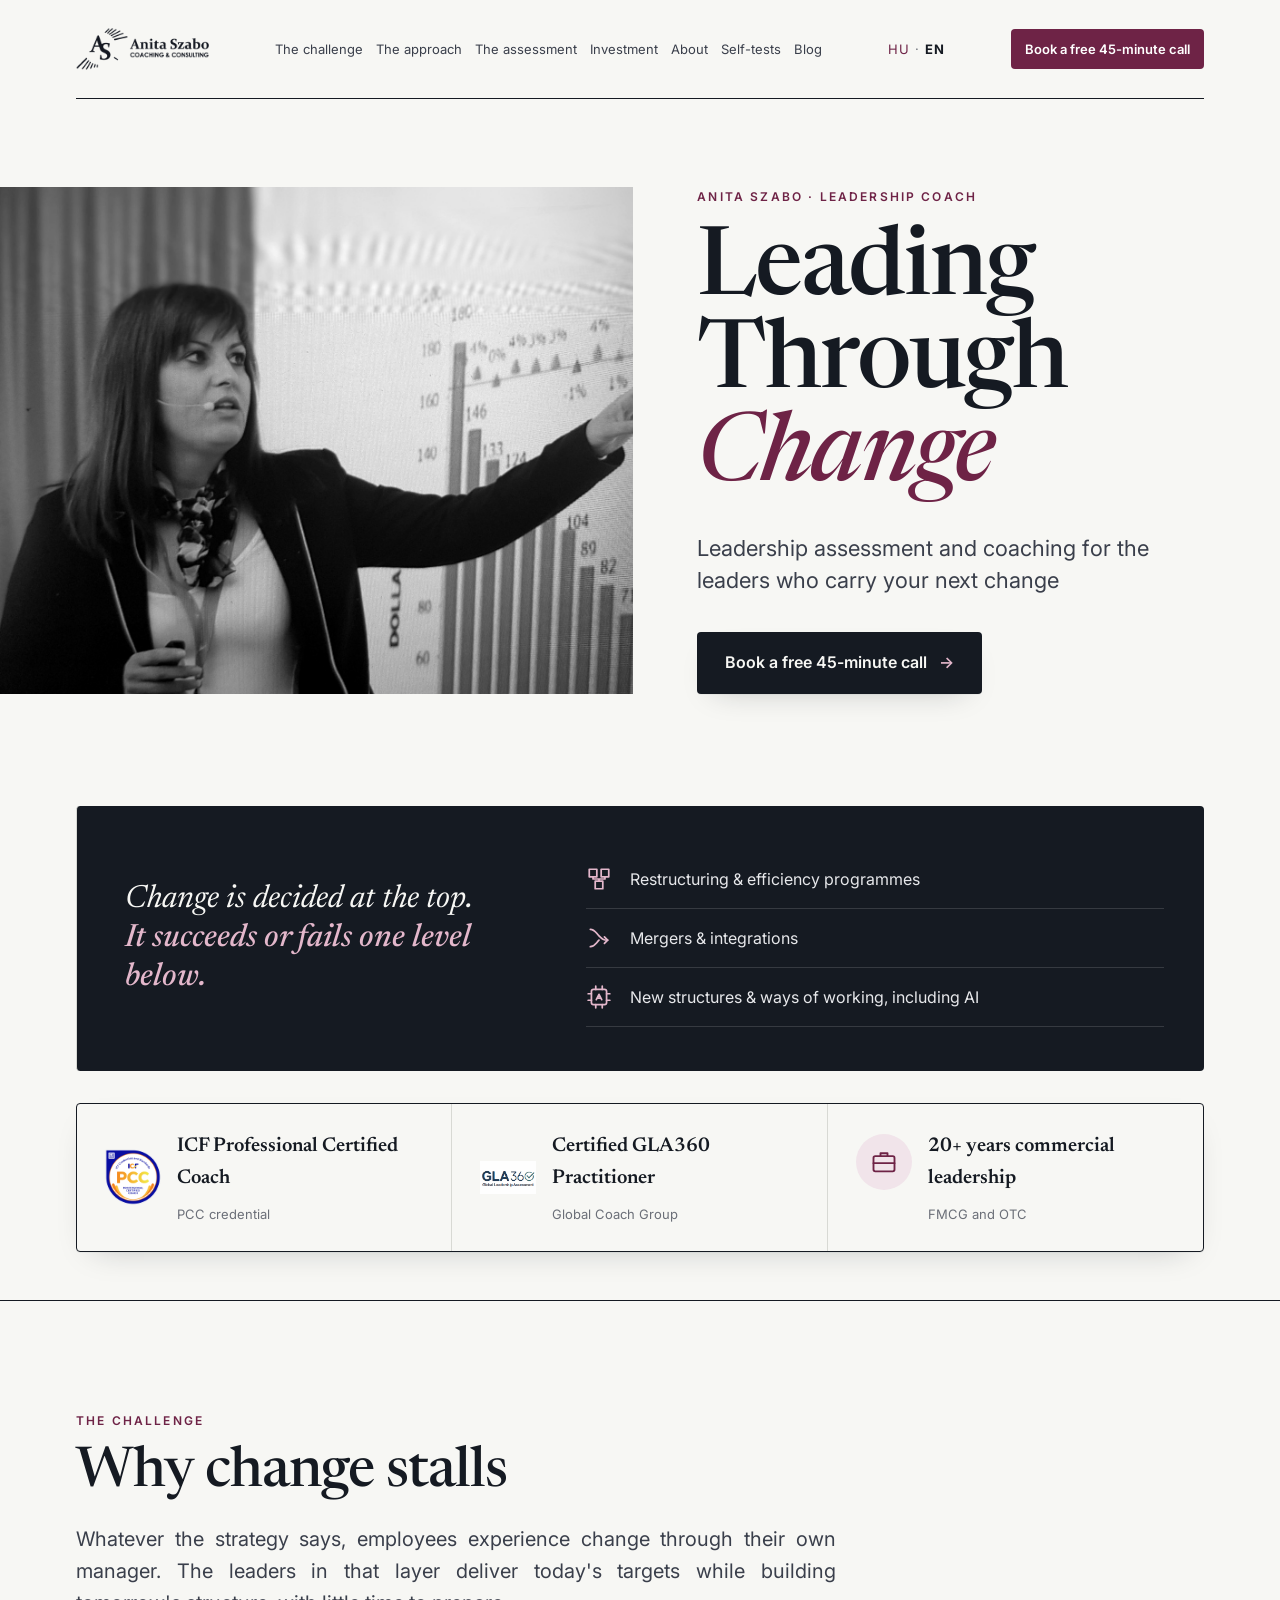
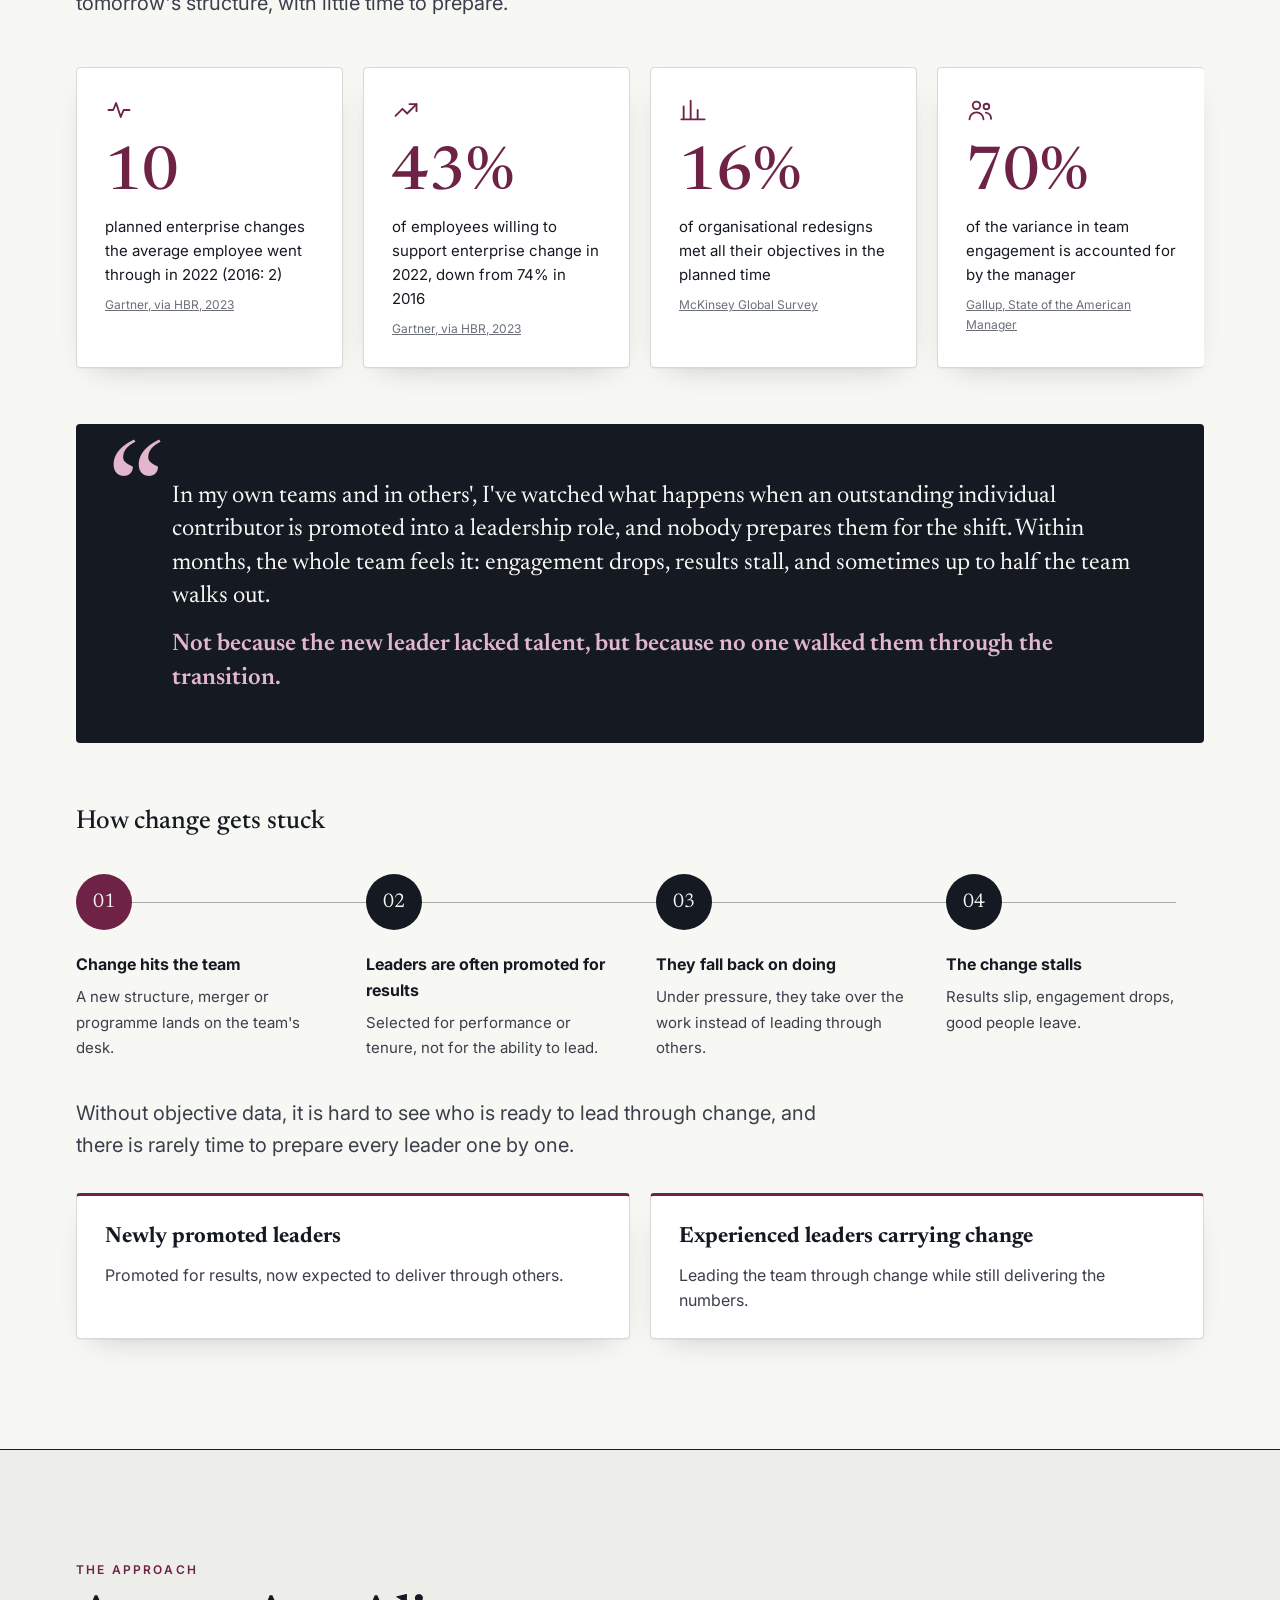
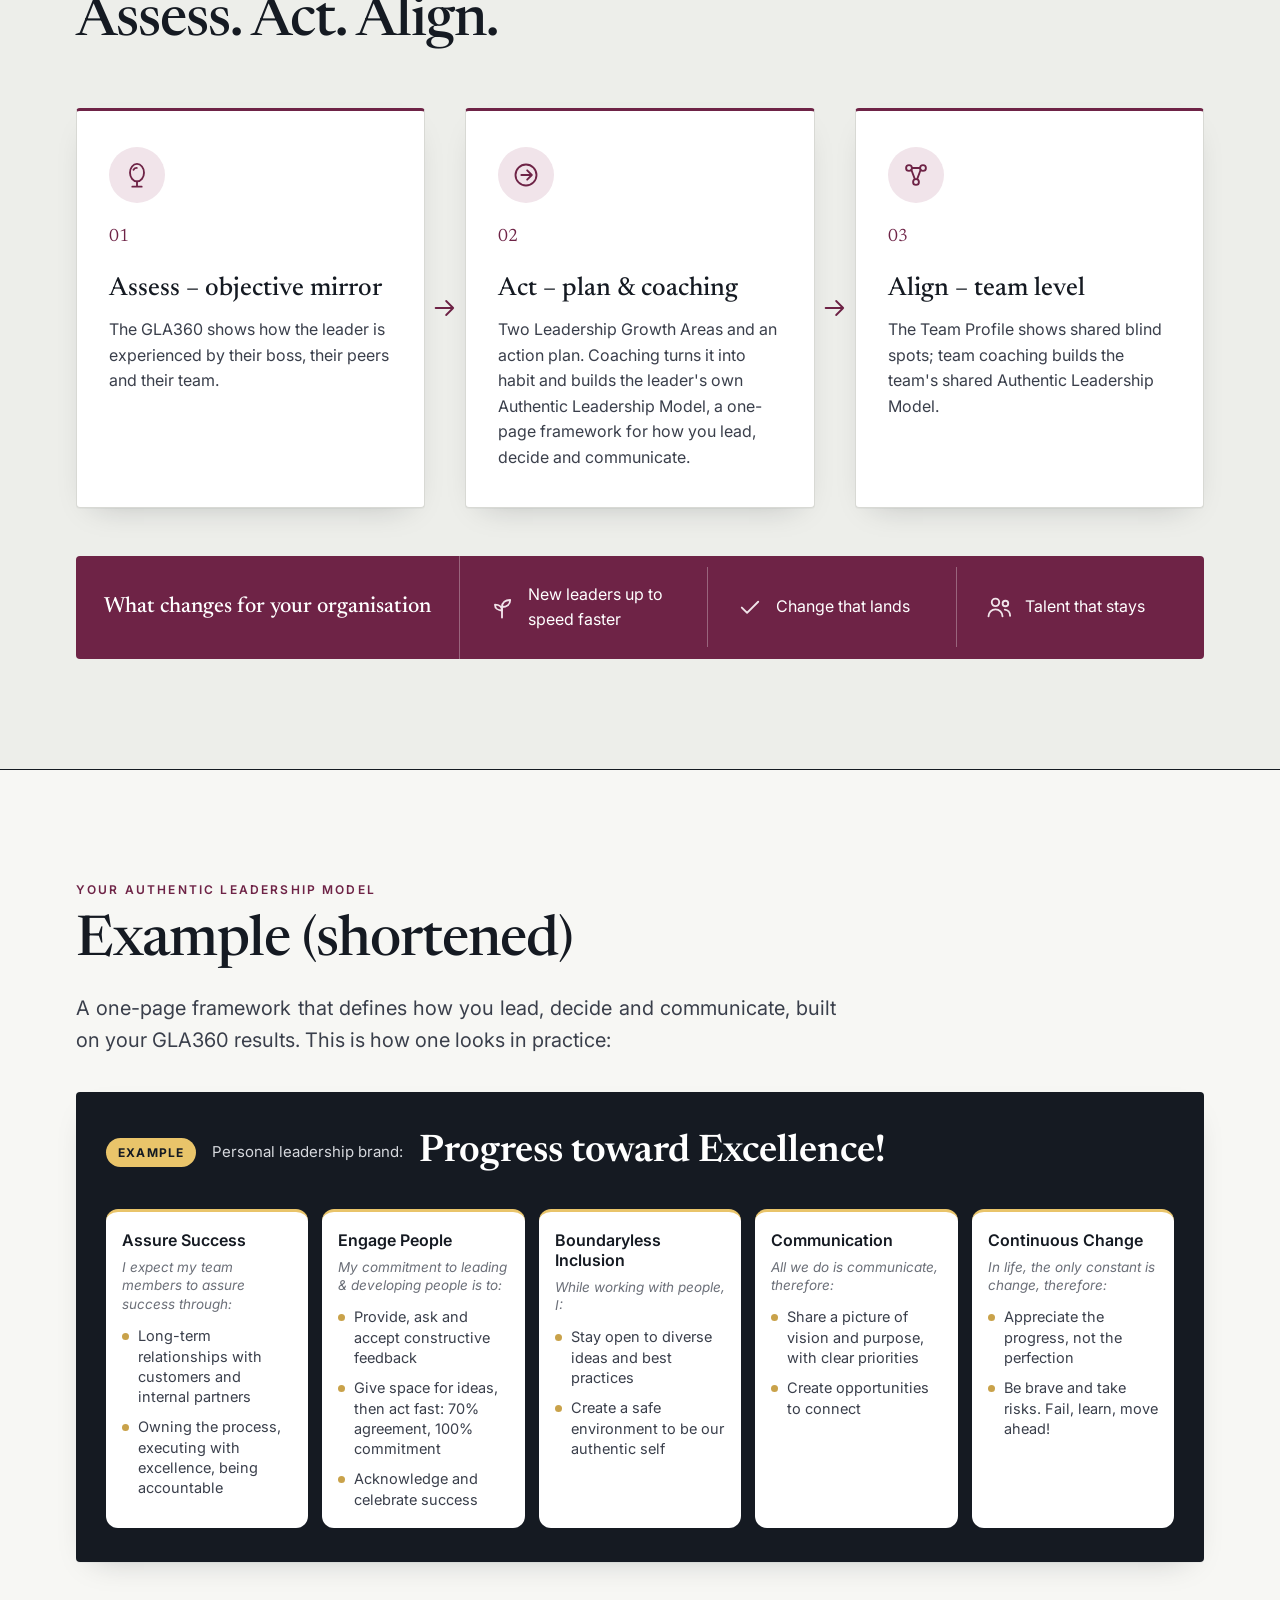
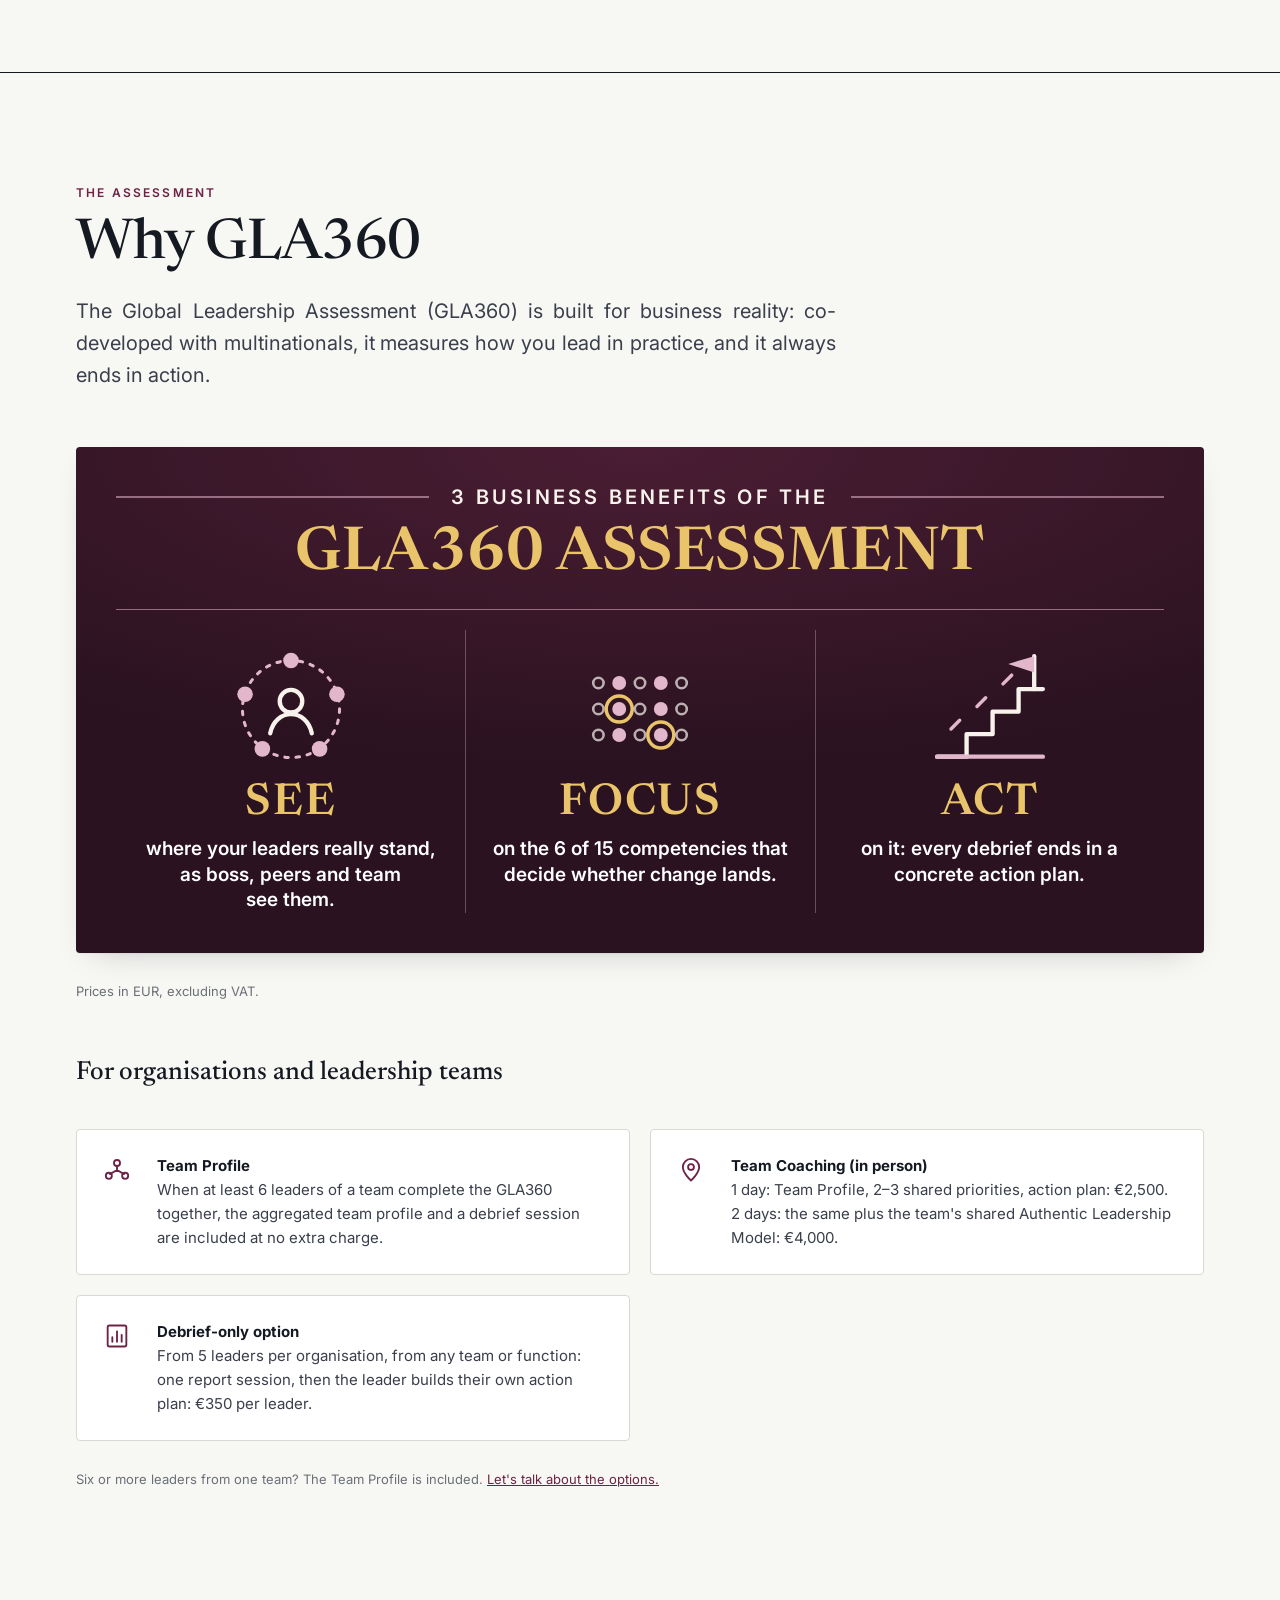
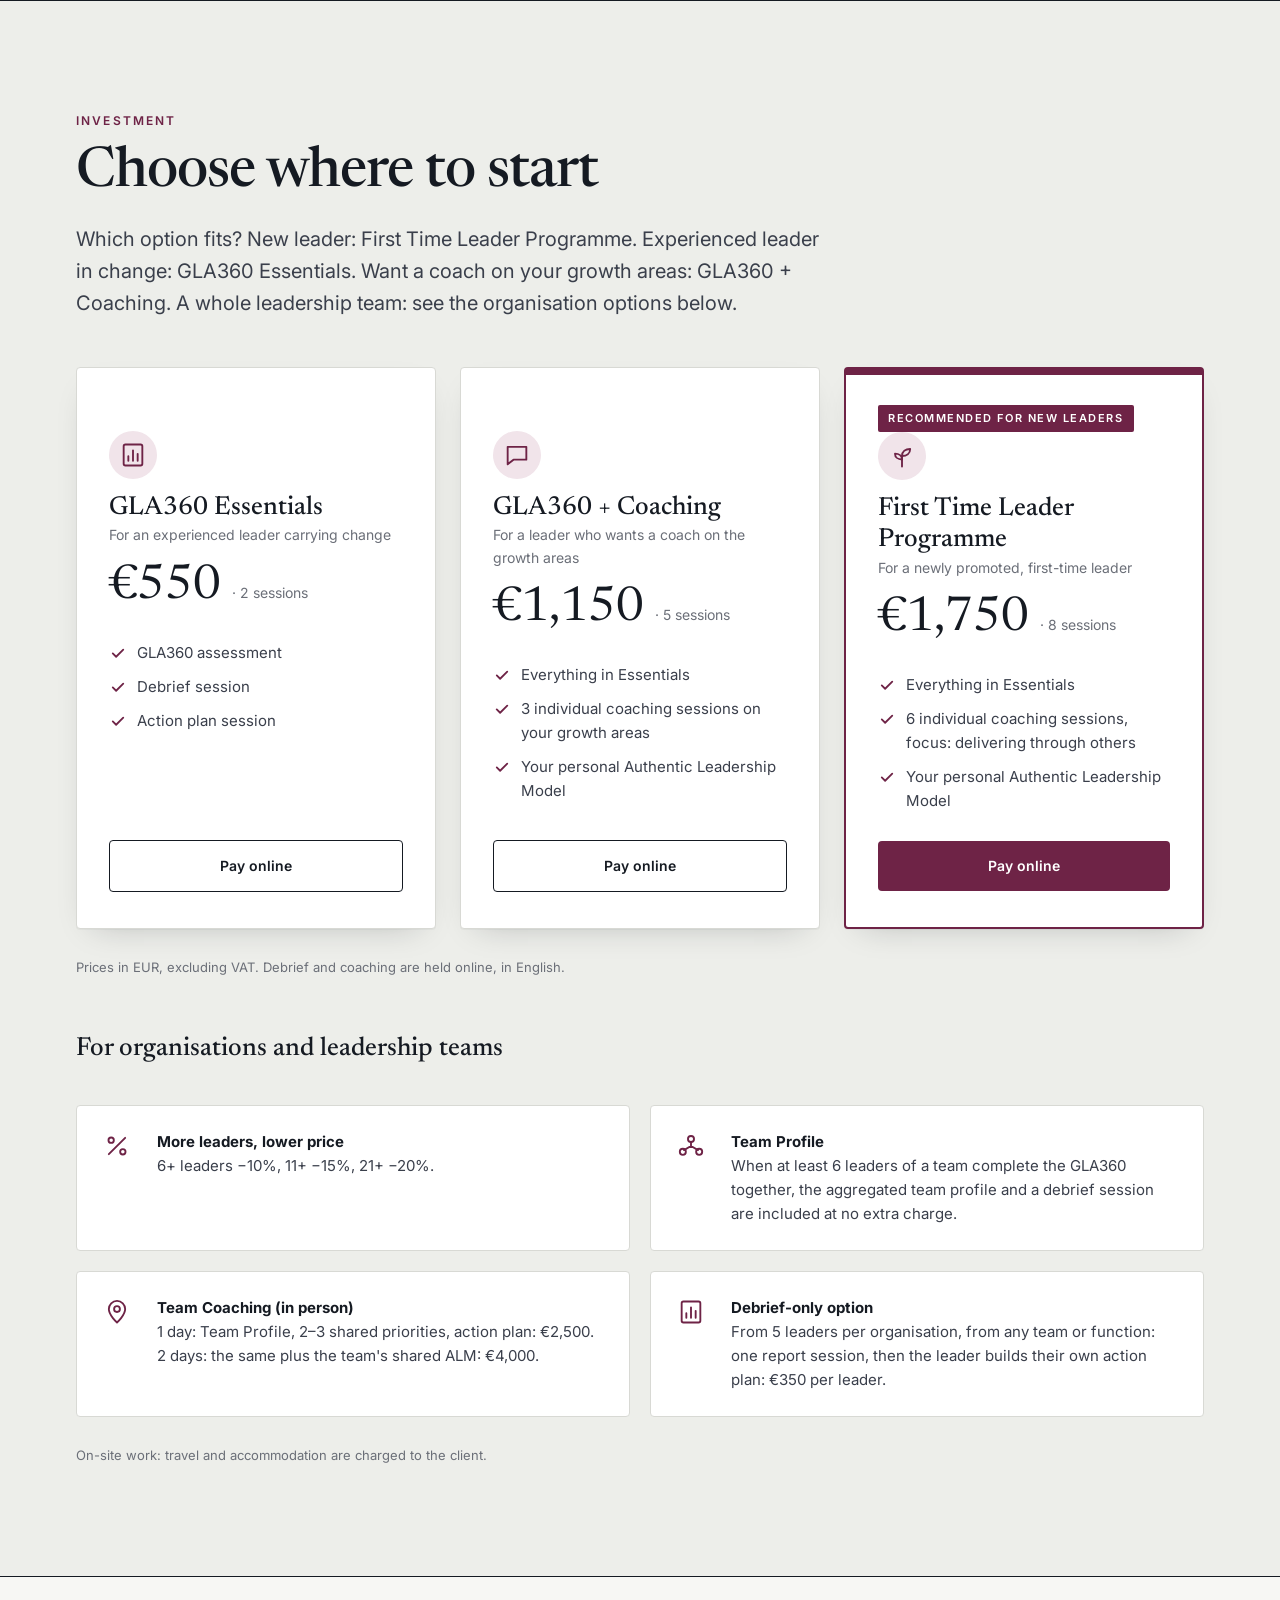
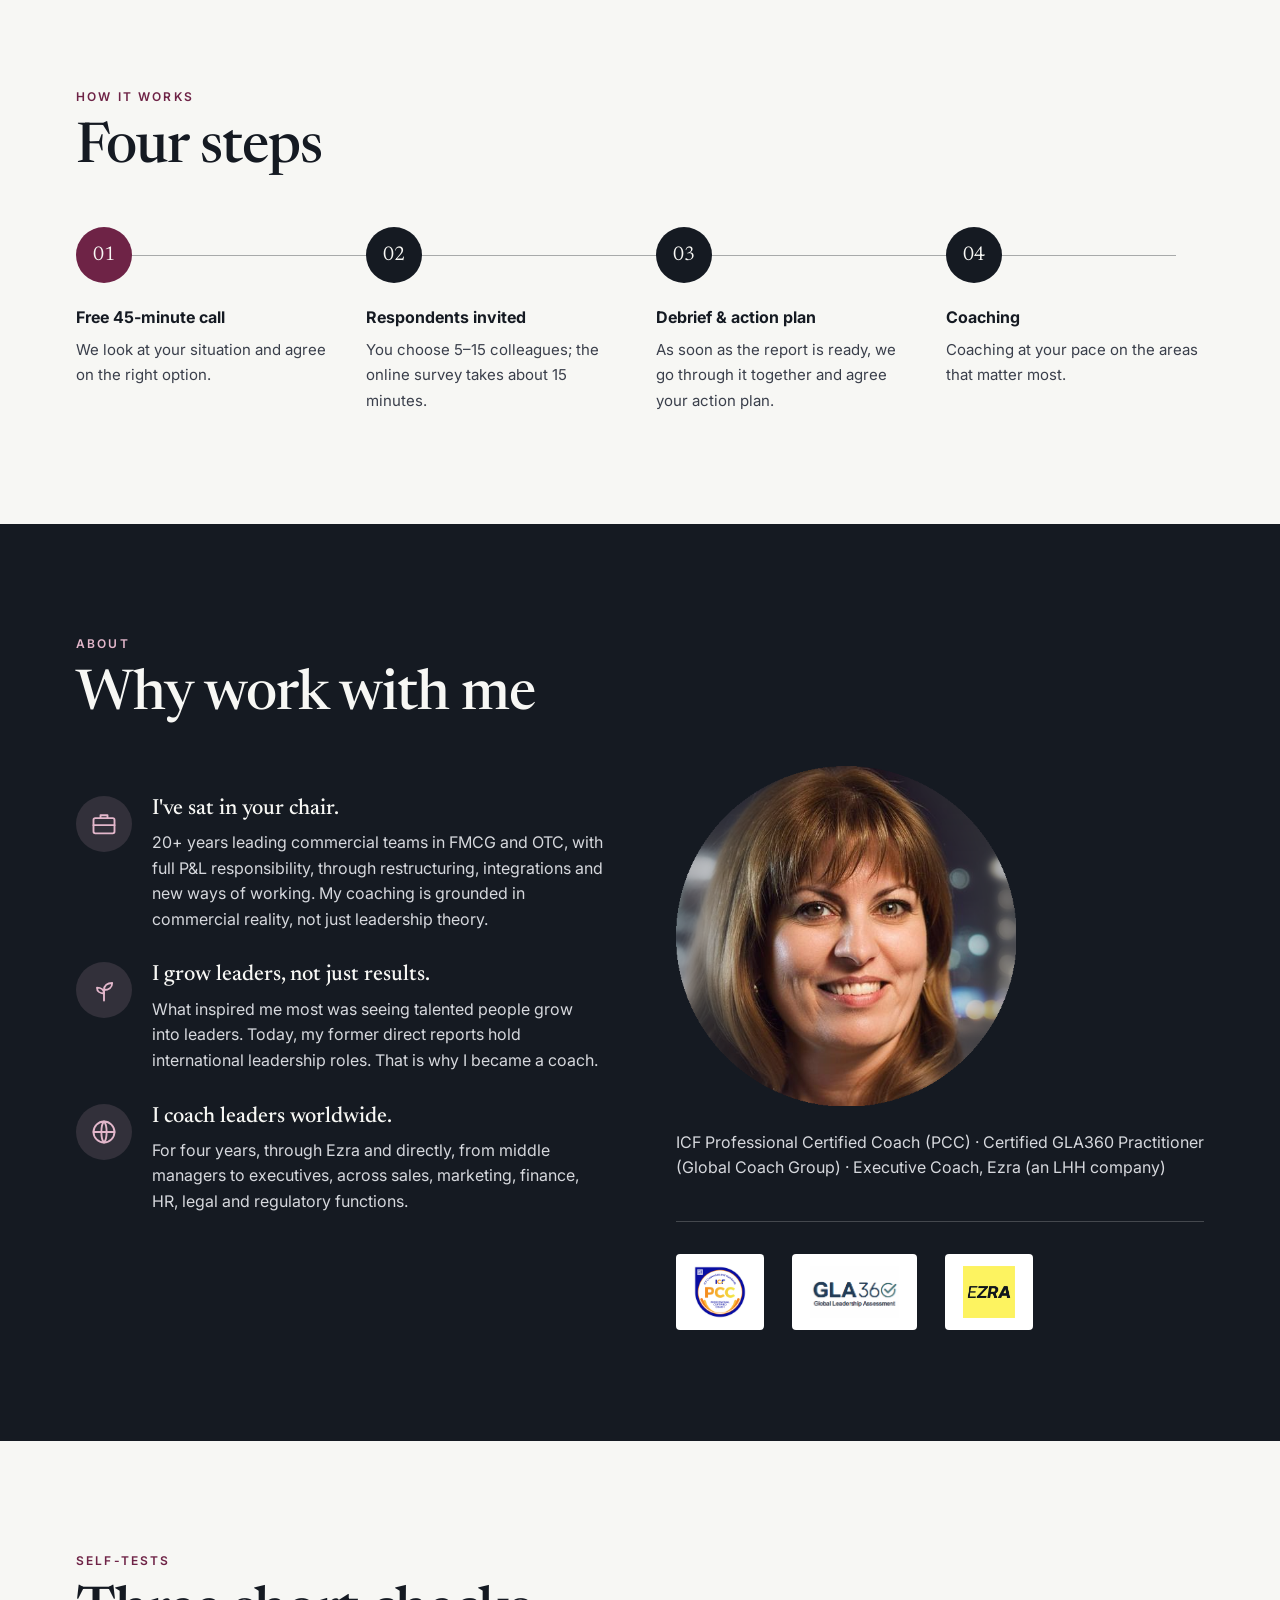
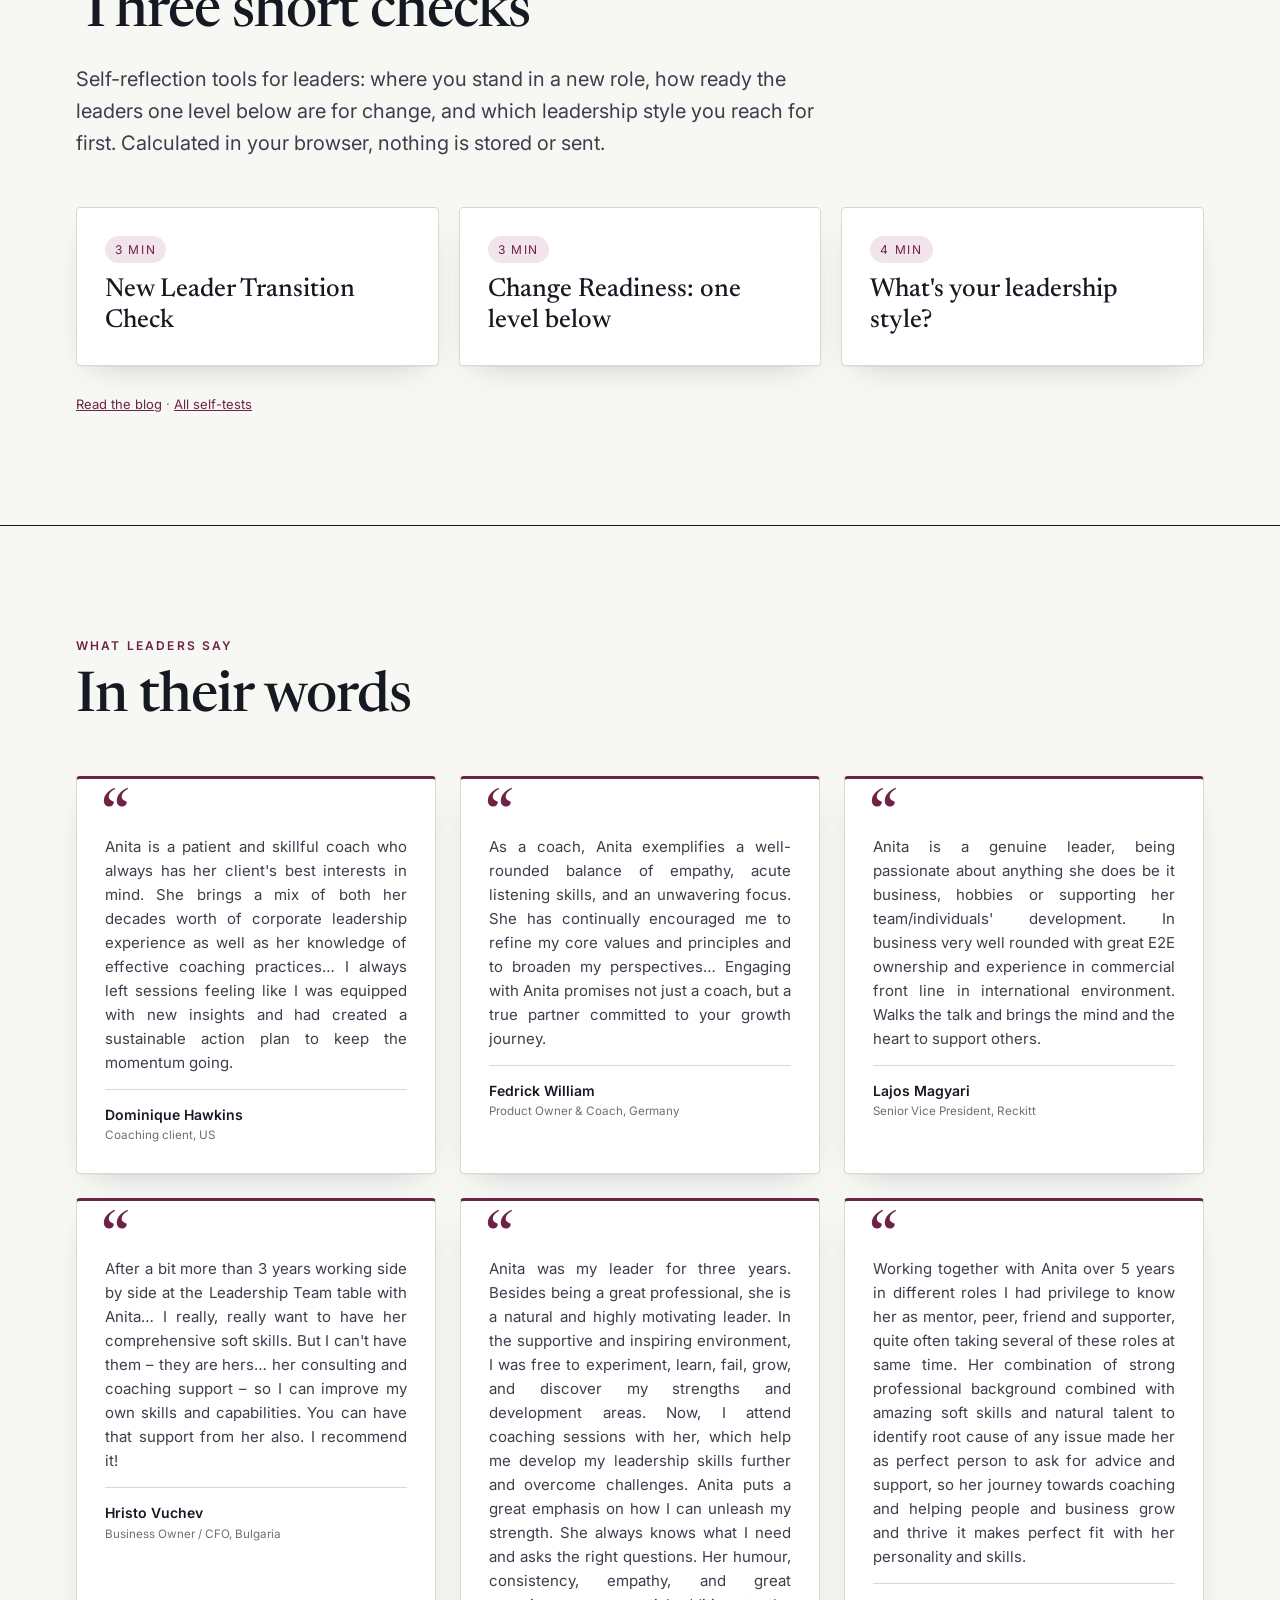
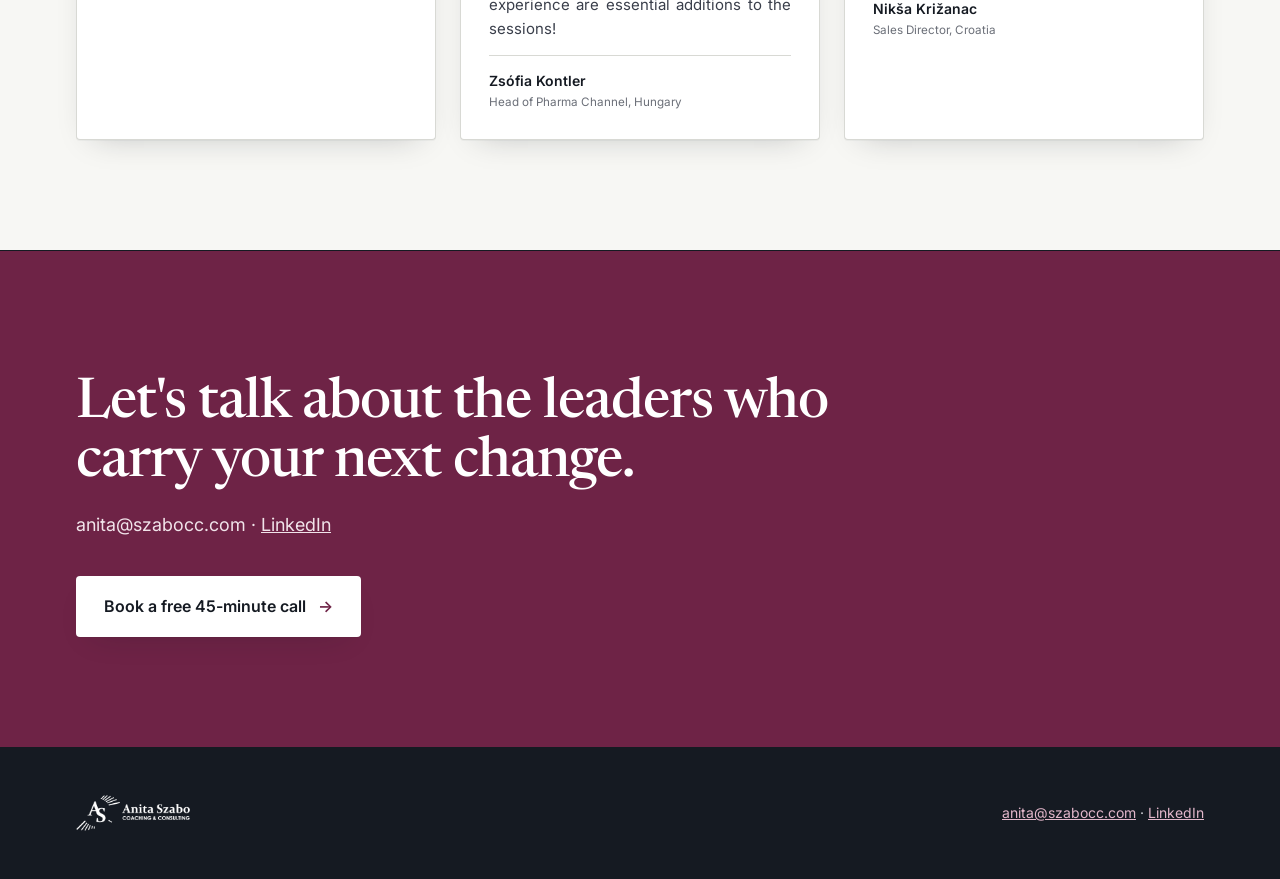
==== commit eac148fd: "SEO-alapok: canonical, Open Graph/Twitter, hreflang, sitemap.xml, robots.txt, mailto lablec Co-Autho" ====
--- a/index.html
+++ b/index.html
@@ -1,4 +1,4 @@
-<!doctype html><html lang="en"><head><meta charset="utf-8"><meta name="viewport" content="width=device-width, initial-scale=1"><link rel="preconnect" href="https://fonts.googleapis.com"><link rel="preconnect" href="https://fonts.gstatic.com" crossorigin><link href="https://fonts.googleapis.com/css2?family=Newsreader:ital,opsz,wght@0,6..72,500;0,6..72,600;1,6..72,400;1,6..72,500&family=Inter:wght@400;500;600&display=swap" rel="stylesheet"><link rel="stylesheet" href="styles.css"><link rel="stylesheet" href="design-v2.css"><title>Leading Through Change · Anita Szabo – Leadership assessment and coaching</title><meta name="description" content="Leadership assessment and coaching for the leaders who carry your next change. GLA360, ICF PCC coach."></head><body><svg xmlns="http://www.w3.org/2000/svg" style="display:none"><symbol id="i-restructure" viewBox="0 0 24 24"><rect x="3" y="3" width="7" height="7"/><rect x="14" y="3" width="7" height="7"/><rect x="8.5" y="14" width="7" height="7"/><path d="M6.5 10v2h11v-2M12 12v2"/></symbol><symbol id="i-merge" viewBox="0 0 24 24"><path d="M4 4c4 0 5 3 8 6s4 4 8 4"/><path d="M4 20c4 0 5-3 8-6"/><path d="M17 11l3 3-3 3"/></symbol><symbol id="i-ai" viewBox="0 0 24 24"><rect x="5" y="5" width="14" height="14" rx="2"/><path d="M9 2v3M15 2v3M9 19v3M15 19v3M2 9h3M2 15h3M19 9h3M19 15h3"/><path d="M9.5 14.5l2.5-5 2.5 5M10.3 13h3.4"/></symbol><symbol id="i-pulse" viewBox="0 0 24 24"><path d="M3 12h4l2.5-6 4 12 2.5-6H21"/></symbol><symbol id="i-drop" viewBox="0 0 24 24"><path d="M3 17l6-6 4 4 8-8"/><path d="M15 7h6v6"/></symbol><symbol id="i-chart" viewBox="0 0 24 24"><path d="M4 20V9M10 20V4M16 20v-8M22 20H2"/></symbol><symbol id="i-people" viewBox="0 0 24 24"><circle cx="9" cy="8" r="3.2"/><path d="M3 20c0-3.4 2.7-6 6-6s6 2.6 6 6"/><circle cx="17.5" cy="9" r="2.4"/><path d="M17 14.2c2.5.2 4.5 2.2 4.5 5.3"/></symbol><symbol id="i-hand" viewBox="0 0 24 24"><path d="M6 12V7a1.5 1.5 0 013 0v4M9 11V5.5a1.5 1.5 0 013 0V11M12 10V6a1.5 1.5 0 013 0v5M15 11V8.5a1.5 1.5 0 013 0V14c0 4-2.5 7-6.5 7S6 18 5 15l-1.5-3a1.4 1.4 0 012.5-1.2"/></symbol><symbol id="i-mirror" viewBox="0 0 24 24"><ellipse cx="12" cy="10" rx="6" ry="7.5"/><path d="M12 17.5V22M8 22h8"/><path d="M9 7.5c.6-1 1.6-1.6 2.8-1.6"/></symbol><symbol id="i-act" viewBox="0 0 24 24"><circle cx="12" cy="12" r="9"/><path d="M8 12h8M13 8l4 4-4 4"/></symbol><symbol id="i-align" viewBox="0 0 24 24"><circle cx="6" cy="6" r="2.5"/><circle cx="18" cy="6" r="2.5"/><circle cx="12" cy="18" r="2.5"/><path d="M8 7.5l3 8M16 7.5l-3 8M8.5 6h7"/></symbol><symbol id="i-arrow" viewBox="0 0 24 24"><path d="M4 12h15M13 6l6 6-6 6"/></symbol><symbol id="i-see" viewBox="0 0 24 24"><path d="M2 12s3.6-7 10-7 10 7 10 7-3.6 7-10 7S2 12 2 12z"/><circle cx="12" cy="12" r="3"/></symbol><symbol id="i-focus" viewBox="0 0 24 24"><circle cx="12" cy="12" r="9"/><circle cx="12" cy="12" r="5"/><circle cx="12" cy="12" r="1.2"/></symbol><symbol id="i-clock" viewBox="0 0 24 24"><circle cx="12" cy="12" r="9"/><path d="M12 7v5l3.5 2"/></symbol><symbol id="i-doc" viewBox="0 0 24 24"><path d="M6 3h8l4 4v14H6z"/><path d="M14 3v4h4M9 12h6M9 16h6"/></symbol><symbol id="i-globe" viewBox="0 0 24 24"><circle cx="12" cy="12" r="9"/><path d="M3 12h18M12 3c3 3 3 15 0 18M12 3c-3 3-3 15 0 18"/></symbol><symbol id="i-check" viewBox="0 0 24 24"><path d="M5 12.5l4.5 4.5L19 7.5"/></symbol><symbol id="i-user" viewBox="0 0 24 24"><circle cx="12" cy="8" r="3.5"/><path d="M5 20c0-3.8 3.1-6.5 7-6.5s7 2.7 7 6.5"/></symbol><symbol id="i-seed" viewBox="0 0 24 24"><path d="M12 21v-9"/><path d="M12 12c0-4 3-6 7-6 0 4-3 6-7 6z"/><path d="M12 15c0-3-2.5-5-6-5 0 3 2.5 5 6 5z"/></symbol><symbol id="i-chat" viewBox="0 0 24 24"><path d="M4 5h16v11H9l-5 4z"/></symbol><symbol id="i-discount" viewBox="0 0 24 24"><path d="M5 19L19 5"/><circle cx="7" cy="7" r="2.3"/><circle cx="17" cy="17" r="2.3"/></symbol><symbol id="i-team" viewBox="0 0 24 24"><circle cx="12" cy="6" r="2.6"/><circle cx="5" cy="17" r="2.6"/><circle cx="19" cy="17" r="2.6"/><path d="M12 9v3M12 12l-6 3.5M12 12l6 3.5"/></symbol><symbol id="i-pin" viewBox="0 0 24 24"><path d="M12 21s7-6.2 7-11.5A7 7 0 005 9.5C5 14.8 12 21 12 21z"/><circle cx="12" cy="9.5" r="2.5"/></symbol><symbol id="i-report" viewBox="0 0 24 24"><rect x="4" y="3" width="16" height="18" rx="1.5"/><path d="M8 17v-4M12 17V8M16 17v-6"/></symbol><symbol id="i-calendar" viewBox="0 0 24 24"><rect x="3.5" y="5" width="17" height="15" rx="1.5"/><path d="M3.5 10h17M8 3v4M16 3v4"/></symbol><symbol id="i-briefcase" viewBox="0 0 24 24"><rect x="3" y="7" width="18" height="13" rx="1.5"/><path d="M9 7V4.5h6V7M3 13h18"/></symbol><symbol id="i-leaf" viewBox="0 0 24 24"><path d="M5 19c0-8 5-14 15-14 0 9-5 15-13 14"/><path d="M5 19c3-5 6-8 10-10"/></symbol></svg>
+<!doctype html><html lang="en"><head><meta charset="utf-8"><meta name="viewport" content="width=device-width, initial-scale=1"><link rel="preconnect" href="https://fonts.googleapis.com"><link rel="preconnect" href="https://fonts.gstatic.com" crossorigin><link href="https://fonts.googleapis.com/css2?family=Newsreader:ital,opsz,wght@0,6..72,500;0,6..72,600;1,6..72,400;1,6..72,500&family=Inter:wght@400;500;600&display=swap" rel="stylesheet"><link rel="stylesheet" href="styles.css"><link rel="stylesheet" href="design-v2.css"><title>Leading Through Change · Anita Szabo – Leadership assessment and coaching</title><link rel="icon" href="favicon.ico" sizes="any"><link rel="icon" type="image/png" href="assets/favicon-512.png"><link rel="apple-touch-icon" href="assets/apple-touch-icon.png"><meta name="description" content="Leadership assessment and coaching for the leaders who carry your next change. GLA360, ICF PCC coach."><link rel="canonical" href="https://szabocc.com/"><link rel="alternate" hreflang="en" href="https://szabocc.com/"><link rel="alternate" hreflang="hu" href="https://szabocc.com/hu/"><link rel="alternate" hreflang="x-default" href="https://szabocc.com/"><meta property="og:type" content="website"><meta property="og:locale" content="en_US"><meta property="og:title" content="Leading Through Change · Anita Szabo – Leadership assessment and coaching"><meta property="og:description" content="Leadership assessment and coaching for the leaders who carry your next change. GLA360, ICF PCC coach."><meta property="og:url" content="https://szabocc.com/"><meta property="og:image" content="https://szabocc.com/assets/portre.png"><meta name="twitter:card" content="summary_large_image"><meta name="twitter:title" content="Leading Through Change · Anita Szabo – Leadership assessment and coaching"><meta name="twitter:description" content="Leadership assessment and coaching for the leaders who carry your next change. GLA360, ICF PCC coach."><meta name="twitter:image" content="https://szabocc.com/assets/portre.png"></head><body><svg xmlns="http://www.w3.org/2000/svg" style="display:none"><symbol id="i-restructure" viewBox="0 0 24 24"><rect x="3" y="3" width="7" height="7"/><rect x="14" y="3" width="7" height="7"/><rect x="8.5" y="14" width="7" height="7"/><path d="M6.5 10v2h11v-2M12 12v2"/></symbol><symbol id="i-merge" viewBox="0 0 24 24"><path d="M4 4c4 0 5 3 8 6s4 4 8 4"/><path d="M4 20c4 0 5-3 8-6"/><path d="M17 11l3 3-3 3"/></symbol><symbol id="i-ai" viewBox="0 0 24 24"><rect x="5" y="5" width="14" height="14" rx="2"/><path d="M9 2v3M15 2v3M9 19v3M15 19v3M2 9h3M2 15h3M19 9h3M19 15h3"/><path d="M9.5 14.5l2.5-5 2.5 5M10.3 13h3.4"/></symbol><symbol id="i-pulse" viewBox="0 0 24 24"><path d="M3 12h4l2.5-6 4 12 2.5-6H21"/></symbol><symbol id="i-drop" viewBox="0 0 24 24"><path d="M3 17l6-6 4 4 8-8"/><path d="M15 7h6v6"/></symbol><symbol id="i-chart" viewBox="0 0 24 24"><path d="M4 20V9M10 20V4M16 20v-8M22 20H2"/></symbol><symbol id="i-people" viewBox="0 0 24 24"><circle cx="9" cy="8" r="3.2"/><path d="M3 20c0-3.4 2.7-6 6-6s6 2.6 6 6"/><circle cx="17.5" cy="9" r="2.4"/><path d="M17 14.2c2.5.2 4.5 2.2 4.5 5.3"/></symbol><symbol id="i-hand" viewBox="0 0 24 24"><path d="M6 12V7a1.5 1.5 0 013 0v4M9 11V5.5a1.5 1.5 0 013 0V11M12 10V6a1.5 1.5 0 013 0v5M15 11V8.5a1.5 1.5 0 013 0V14c0 4-2.5 7-6.5 7S6 18 5 15l-1.5-3a1.4 1.4 0 012.5-1.2"/></symbol><symbol id="i-mirror" viewBox="0 0 24 24"><ellipse cx="12" cy="10" rx="6" ry="7.5"/><path d="M12 17.5V22M8 22h8"/><path d="M9 7.5c.6-1 1.6-1.6 2.8-1.6"/></symbol><symbol id="i-act" viewBox="0 0 24 24"><circle cx="12" cy="12" r="9"/><path d="M8 12h8M13 8l4 4-4 4"/></symbol><symbol id="i-align" viewBox="0 0 24 24"><circle cx="6" cy="6" r="2.5"/><circle cx="18" cy="6" r="2.5"/><circle cx="12" cy="18" r="2.5"/><path d="M8 7.5l3 8M16 7.5l-3 8M8.5 6h7"/></symbol><symbol id="i-arrow" viewBox="0 0 24 24"><path d="M4 12h15M13 6l6 6-6 6"/></symbol><symbol id="i-see" viewBox="0 0 24 24"><path d="M2 12s3.6-7 10-7 10 7 10 7-3.6 7-10 7S2 12 2 12z"/><circle cx="12" cy="12" r="3"/></symbol><symbol id="i-focus" viewBox="0 0 24 24"><circle cx="12" cy="12" r="9"/><circle cx="12" cy="12" r="5"/><circle cx="12" cy="12" r="1.2"/></symbol><symbol id="i-clock" viewBox="0 0 24 24"><circle cx="12" cy="12" r="9"/><path d="M12 7v5l3.5 2"/></symbol><symbol id="i-doc" viewBox="0 0 24 24"><path d="M6 3h8l4 4v14H6z"/><path d="M14 3v4h4M9 12h6M9 16h6"/></symbol><symbol id="i-globe" viewBox="0 0 24 24"><circle cx="12" cy="12" r="9"/><path d="M3 12h18M12 3c3 3 3 15 0 18M12 3c-3 3-3 15 0 18"/></symbol><symbol id="i-check" viewBox="0 0 24 24"><path d="M5 12.5l4.5 4.5L19 7.5"/></symbol><symbol id="i-user" viewBox="0 0 24 24"><circle cx="12" cy="8" r="3.5"/><path d="M5 20c0-3.8 3.1-6.5 7-6.5s7 2.7 7 6.5"/></symbol><symbol id="i-seed" viewBox="0 0 24 24"><path d="M12 21v-9"/><path d="M12 12c0-4 3-6 7-6 0 4-3 6-7 6z"/><path d="M12 15c0-3-2.5-5-6-5 0 3 2.5 5 6 5z"/></symbol><symbol id="i-chat" viewBox="0 0 24 24"><path d="M4 5h16v11H9l-5 4z"/></symbol><symbol id="i-discount" viewBox="0 0 24 24"><path d="M5 19L19 5"/><circle cx="7" cy="7" r="2.3"/><circle cx="17" cy="17" r="2.3"/></symbol><symbol id="i-team" viewBox="0 0 24 24"><circle cx="12" cy="6" r="2.6"/><circle cx="5" cy="17" r="2.6"/><circle cx="19" cy="17" r="2.6"/><path d="M12 9v3M12 12l-6 3.5M12 12l6 3.5"/></symbol><symbol id="i-pin" viewBox="0 0 24 24"><path d="M12 21s7-6.2 7-11.5A7 7 0 005 9.5C5 14.8 12 21 12 21z"/><circle cx="12" cy="9.5" r="2.5"/></symbol><symbol id="i-report" viewBox="0 0 24 24"><rect x="4" y="3" width="16" height="18" rx="1.5"/><path d="M8 17v-4M12 17V8M16 17v-6"/></symbol><symbol id="i-calendar" viewBox="0 0 24 24"><rect x="3.5" y="5" width="17" height="15" rx="1.5"/><path d="M3.5 10h17M8 3v4M16 3v4"/></symbol><symbol id="i-briefcase" viewBox="0 0 24 24"><rect x="3" y="7" width="18" height="13" rx="1.5"/><path d="M9 7V4.5h6V7M3 13h18"/></symbol><symbol id="i-leaf" viewBox="0 0 24 24"><path d="M5 19c0-8 5-14 15-14 0 9-5 15-13 14"/><path d="M5 19c3-5 6-8 10-10"/></symbol></svg>
 
 <div class="wrap"><nav class="top"><a href="index.html"><img src="assets/as-logo-ink.png" alt="Anita Szabo – Coaching &amp; Consulting"></a><ul><li><a href="index.html#challenge">The challenge</a></li><li><a href="index.html#approach">The approach</a></li><li><a href="index.html#assessment">The assessment</a></li><li><a href="index.html#investment">Investment</a></li><li><a href="index.html#about">About</a></li><li><a href="selftests.html">Self-tests</a></li><li><a href="blog.html">Blog</a></li></ul><span class="lang"><a href="hu/index.html" hreflang="hu" lang="hu">HU</a> · <b>EN</b></span><a class="nav-cta" href="https://calendly.com/szaboanitacc/discoverycall">Book a free 45-minute call</a></nav>
 <div class="hero-grid"><figure class="hero-photo"><img src="assets/hero-anita-bw.jpg" alt="Anita Szabo presenting commercial results" width="1600" height="1118"></figure><div class="hero-text"><p class="kicker">Anita Szabo · Leadership Coach</p><h1>Leading Through <span class="soft">Change</span></h1><p class="sub">Leadership assessment and coaching for the leaders who carry your next change</p><a class="cta" href="https://calendly.com/szaboanitacc/discoverycall">Book a free 45-minute call <span aria-hidden="true">→</span></a></div>
@@ -74,4 +74,4 @@
 </div></div></section>
 
 <section class="s alt final"><div class="wrap"><h2>Let's talk about the leaders who carry your next change.</h2><p>anita@szabocc.com · <a href="https://www.linkedin.com/in/szaboanita/">LinkedIn</a></p><a class="cta" href="https://calendly.com/szaboanitacc/discoverycall">Book a free 45-minute call <span aria-hidden="true">→</span></a></div></section>
-<footer><div class="wrap"><img src="assets/as-logo-white.png" alt="Anita Szabo"><div>anita@szabocc.com · <a href="https://www.linkedin.com/in/szaboanita/">LinkedIn</a></div></div></footer></body></html>
+<footer><div class="wrap"><img src="assets/as-logo-white.png" alt="Anita Szabo"><div><a href="mailto:anita@szabocc.com">anita@szabocc.com</a> · <a href="https://www.linkedin.com/in/szaboanita/">LinkedIn</a></div></div></footer></body></html>
